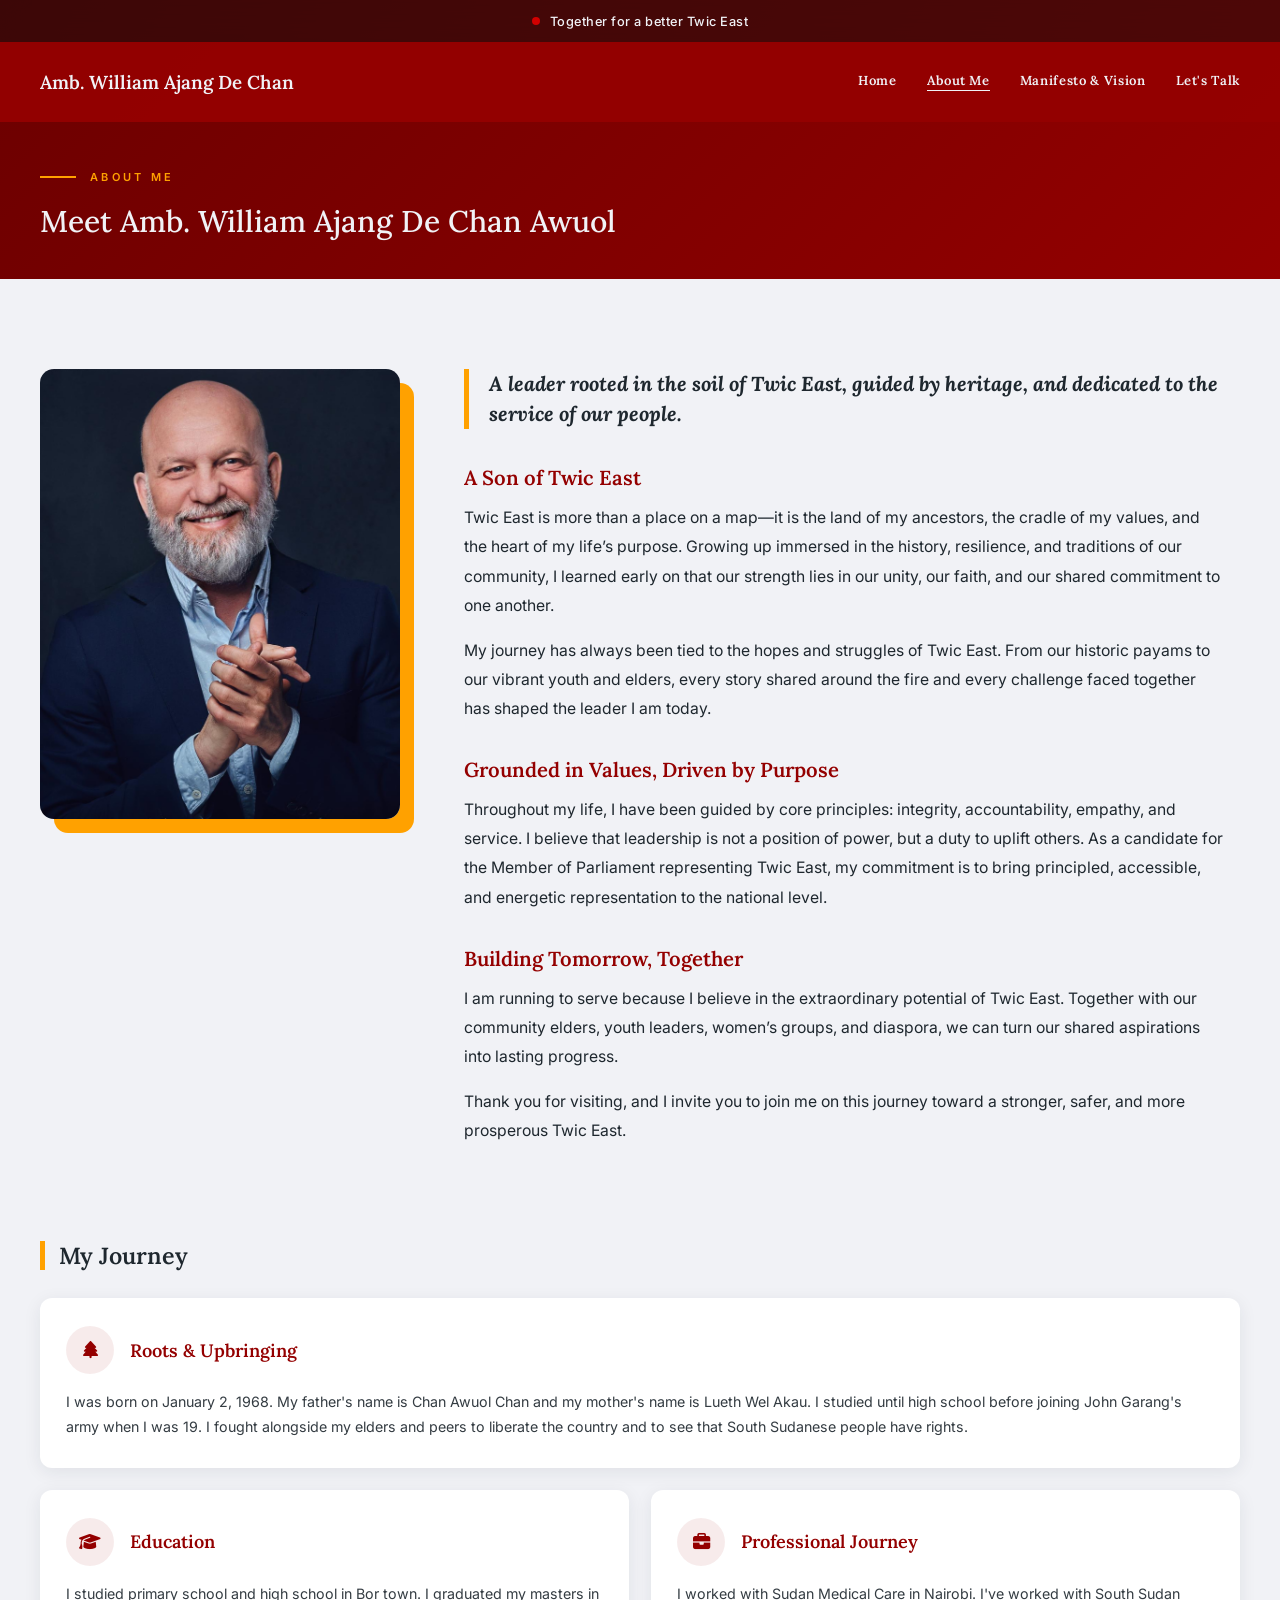
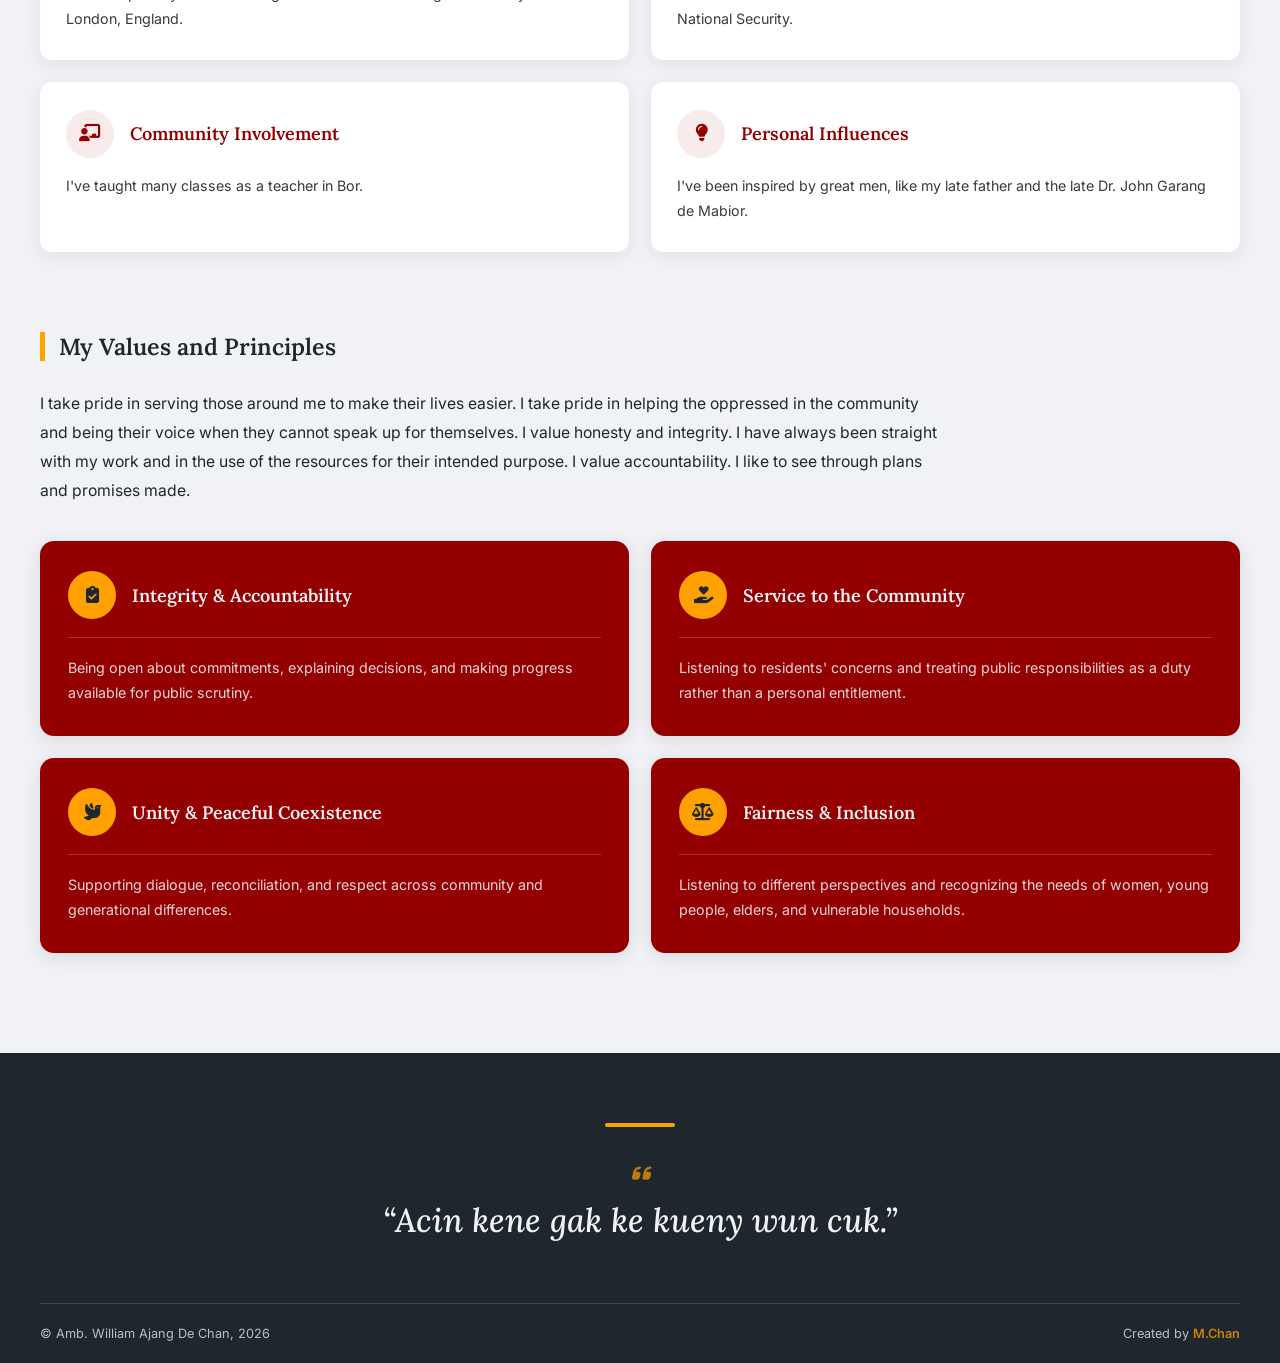
==== about.html @ 8e2be68f "Add files via upload" ====
<!DOCTYPE html>
<html lang = "en">
	<head>
		<title> Amb. William Ajang De Chan </title>

		<!-- Eagle -->
		<link 	rel = "icon" 
				href = 'data:image/svg+xml,<svg xmlns="http://www.w3.org/2000/svg" viewBox="0 0 100 100"><text y=".9em" font-size="90">🦅</text></svg>' />

		<meta charset = "UTF-8" />
		<meta name = "author" content = "Michael Chan" /> <!--date of creation; Thurs, October 15, 2026-->
		<meta name = "viewport" content = "width=device-width,initial-scale=1,shrink-to-fit=no" />

		<!--custom css-->
		<link rel = "stylesheet" href = "css/style.css" />

		<!--font awesome link-->
        <link rel = "stylesheet" href = "https://cdnjs.cloudflare.com/ajax/libs/font-awesome/6.7.2/css/all.min.css" />

        <!--google fonts: Inter for body, Lora for titles-->
		<link rel = "preconnect" href = "https://fonts.googleapis.com" />
		<link rel = "preconnect" href = "https://fonts.gstatic.com" crossorigin />
		<link href = "https://fonts.googleapis.com/css2?family=Inter:ital,opsz,wght@0,14..32,100..900;1,14..32,100..900&family=Lora:ital,wght@0,400..700;1,400..700&display=swap" rel = "stylesheet" />
	</head>

	<body class = "no-hero">
		<!--header stripe-->
		<div class = "header-stripe">
			<div class = "container">
				<div class = "header-stripe-text">
					<span class = "stripe-dot" aria-hidden = "true"></span>
					<span> Together for a better Twic East </span>
				</div>
			</div>
		</div>
		<!--header stripe end-->

		<!--header-->
		<header id = "site-header">
			<div class = "container">
				<!--hamburger-->
				<input type = "checkbox" id = "check" />
				<label for = "check" class = "checkbtn" aria-label = "Toggle menu">
					<i class = "fas fa-bars checkbtn-icon" id = "checkbtn-icon"></i>
				</label>
				<!--hamburger end-->

				<!--logo-->
				<a href = "index.html" class = "logo">
					<span class = "logo-wordmark"> Amb. William Ajang De Chan </span>
				</a>
				<!--logo end-->

				<!--nav-->
				<nav class = "main-nav" id = "main-nav">
					<a href = "index.html"> Home </a>
					<a href = "about.html" class = "active"> About Me </a>
					<a href = "manifesto.html"> Manifesto & Vision </a>
					<a href = "contact.html"> Let's Talk </a>
				</nav>
				<!--nav end-->

				<!--overlay (closes the mobile menu when tapped)-->
				<label for = "check" class = "nav-overlay"></label>
			</div>
		</header>
		<!--header end-->

		<!--page banner-->
		<section class = "page-banner">
			<div class = "container">
				<span class = "page-eyebrow"> About Me </span>
				<h1 class = "page-title"> Meet Amb. William Ajang De Chan Awuol </h1>
			</div>
		</section>
		<!--page banner end-->

		<!--about-->
		<section class = "about">
			<div class = "container">
				<div class = "about-intro">
					<img src = "images/hero.jpg" alt = "Amb. William Ajang De Chan Awuol" />

					<div class = "about-intro-text">
						<p class = "about-lead">
							A leader rooted in the soil of Twic East, guided by heritage, and dedicated to the service of our people.
						</p>

						<h3 class = "about-intro-heading"> A Son of Twic East </h3>

						<p>
							Twic East is more than a place on a map—it is the land of my ancestors, the cradle of my values, and the heart of my life’s purpose. Growing up immersed in the history, resilience, and traditions of our community, I learned early on that our strength lies in our unity, our faith, and our shared commitment to one another.
						</p>

						<p>
							My journey has always been tied to the hopes and struggles of Twic East. From our historic payams to our vibrant youth and elders, every story shared around the fire and every challenge faced together has shaped the leader I am today.
						</p>

						<h3 class = "about-intro-heading"> Grounded in Values, Driven by Purpose </h3>

						<p>
							Throughout my life, I have been guided by core principles: integrity, accountability, empathy, and service. I believe that leadership is not a position of power, but a duty to uplift others. As a candidate for the Member of Parliament representing Twic East, my commitment is to bring principled, accessible, and energetic representation to the national level.
						</p>

						<h3 class = "about-intro-heading"> Building Tomorrow, Together </h3>

						<p>
							I am running to serve because I believe in the extraordinary potential of Twic East. Together with our community elders, youth leaders, women’s groups, and diaspora, we can turn our shared aspirations into lasting progress.
						</p>

						<p>
							Thank you for visiting, and I invite you to join me on this journey toward a stronger, safer, and more prosperous Twic East.
						</p>
					</div>
				</div>

				<div class = "section-sub-title"> My Journey </div>

				<div class = "my-journey">
					<div class = "journey-grid">
						<!--roots-->
						<div class = "profile-card profile-card-wide">
							<h4 class = "profile-card-head">
								<i class = "fas fa-tree"></i>
								<span> Roots & Upbringing </span>
							</h4>

							<p>
								I was born on January 2, 1968. My father's name is Chan Awuol Chan and my mother's name is Lueth Wel Akau. I studied until high school before joining John Garang's army when I was 19. I fought alongside my elders and peers to liberate the country and to see that South Sudanese people have rights.
							</p>
						</div>

						<!--education-->
						<div class = "profile-card">
							<h4 class = "profile-card-head">
								<i class = "fas fa-graduation-cap"></i>
								<span> Education </span>
							</h4>

							<p>
								I studied primary school and high school in Bor town. I graduated my masters in London, England.
							</p>
						</div>

						<!--professional-->
						<div class = "profile-card">
							<h4 class = "profile-card-head">
								<i class = "fas fa-briefcase"></i>
								<span> Professional Journey </span>
							</h4>

							<p>
								I worked with Sudan Medical Care in Nairobi. I've worked with South Sudan National Security.
							</p>
						</div>

						<!--community-->
						<div class = "profile-card">
							<h4 class = "profile-card-head">
								<i class = "fas fa-chalkboard-user"></i>
								<span> Community Involvement </span>
							</h4>

							<p>
								I've taught many classes as a teacher in Bor.
							</p>
						</div>

						<!--influences-->
						<div class = "profile-card">
							<h4 class = "profile-card-head">
								<i class = "fas fa-lightbulb"></i>
								<span> Personal Influences </span>
							</h4>

							<p>
								I've been inspired by great men, like my late father and the late Dr. John Garang de Mabior.
							</p>
						</div>
					</div>
				</div>

				<div class = "section-sub-title"> My Values and Principles </div>

				<p class = "values-intro">
					I take pride in serving those around me to make their lives easier. I take pride in helping the oppressed in the community and being their voice when they cannot speak up for themselves. I value honesty and integrity. I have always been straight with my work and in the use of the resources for their intended purpose. I value accountability. I like to see through plans and promises made.
				</p>

				<div class = "values">
					<div class = "values-grid">
						<div class = "value-box">
							<h4 class = "value-box-head">
								<i class = "fas fa-clipboard-check"></i>
								<span> Integrity & Accountability </span>
							</h4>

							<p>
								Being open about commitments, explaining decisions, and making progress available for public scrutiny.
							</p>
						</div>

						<div class = "value-box">
							<h4 class = "value-box-head">
								<i class = "fas fa-hand-holding-heart"></i>
								<span> Service to the Community </span>
							</h4>

							<p>
								Listening to residents' concerns and treating public responsibilities as a duty rather than a personal entitlement.
							</p>
						</div>

						<div class = "value-box">
							<h4 class = "value-box-head">
								<i class = "fas fa-dove"></i>
								<span> Unity & Peaceful Coexistence </span>
							</h4>

							<p>
								Supporting dialogue, reconciliation, and respect across community and generational differences.
							</p>
						</div>

						<div class = "value-box">
							<h4 class = "value-box-head">
								<i class = "fas fa-scale-balanced"></i>
								<span> Fairness & Inclusion </span>
							</h4>

							<p>
								Listening to different perspectives and recognizing the needs of women, young people, elders, and vulnerable households.
							</p>
						</div>
					</div>
				</div>
			</div>
		</section>
		<!--about end-->

		<!--footer-->
		<footer>
			<div class = "container">
			    <div class = "footer-quote">
			        <span class = "footer-accent"></span>

			        <blockquote>
			            “Acin kene gak ke kueny wun cuk.”
			        </blockquote>
			    </div>

			    <div class = "footer-bottom">
					<p class = "copyright">
						&copy; Amb. William Ajang De Chan, <span id = "footer-year">2026</span>
					</p>

					<p class = "created-by"> Created by <a href = "" target = "_blank" rel = "noopener"> M.Chan </a> </p>
				</div>
			</div>
		</footer>
		<!--footer end-->

		<!--back to top-->
		<button type = "button" class = "back-to-top" id = "back-to-top" aria-label = "Back to top" title = "Back to top">
			<i class = "fas fa-arrow-up" aria-hidden = "true"></i>
		</button>
		<!--back to top end-->

		<!--js link-->
		<script src = "js/script.js"></script>
		<!--js link end-->
	</body>
</html>
---- css/style.css ----
/*

Theme: Ajang De Chan;
Author: Michael Chan;
Date of Creation: Thurs, October 15, 2026;

*/

/* css for all pages */

:root
{
	/* typography */
	--font-body: "Inter", sans-serif;
	--font-display: "Lora", serif;

	/* colors */
	--bright-red: #D10000;
	--dark-red: #940000;
	--darker-red: #6B0000;
	--dark-gold: #FFA100;
	--white: #F1F2F6;
	--black: #1E272E;
}

*, *::before, *::after 
{ 
	margin: 0; 
	padding: 0; 
	box-sizing: border-box; 
}

html 
{ 
	font-size: 15px; 
}

a 
{ 
	text-decoration: none; 
	color: inherit; 
}

button 
{ 
	background: none; 
	border: none; 
	cursor: pointer; 
}

img 
{ 
	display: block; 
	max-width: 100%; 
}

ul 
{ 
	list-style: none; 
}

body
{
	font-family: var(--font-body);
}

/* css for all pages end */

/* header stripe */

.header-stripe
{
    position: fixed;
    top: 0;
    left: 0;
    right: 0;
    z-index: 200;

    display: flex;
    align-items: center;
    justify-content: space-between;
    gap: 20px;

    padding: 0 40px;
    height: 42px;

    /* glassmorphism: frosted dark tint over the hero behind */
    background: rgba(14, 14, 14, 0.5);
    backdrop-filter: blur(14px);
    -webkit-backdrop-filter: blur(14px);
    transition: transform 0.4s ease, opacity 0.4s ease;
}

.header-stripe .container
{
	max-width: 1300px;
	height: 100%;
	margin: 0 auto;
	padding: 0 40px;
	display: flex;
	align-items: center;
	justify-content: space-between;
	gap: 20px;
}

.header-stripe.stripe-hidden
{
    transform: translateY(-100%);
    opacity: 0;
    pointer-events: none;
}

.header-stripe-text
{
    display: flex;
    align-items: center;
    gap: 10px;
    min-width: 0;
    color: var(--white);
    font-size: 0.85rem;
    font-weight: 500;
    letter-spacing: 0.04em;
}

.header-stripe-text span:last-child
{
    white-space: nowrap;
    overflow: hidden;
    text-overflow: ellipsis;
}

.stripe-dot
{
    flex-shrink: 0;
    width: 8px;
    height: 8px;
    border-radius: 50%;
    background: var(--bright-red);
    box-shadow: 0 0 0 0 rgba(255, 161, 0, 0.6);
    animation: stripe-pulse 2.4s ease-out infinite;
}

@keyframes stripe-pulse
{
    0%   { box-shadow: 0 0 0 0 rgba(255, 161, 0, 0.6); }
    70%  { box-shadow: 0 0 0 8px rgba(255, 161, 0, 0); }
    100% { box-shadow: 0 0 0 0 rgba(255, 161, 0, 0); }
}

/* header stripe end */

/* header stripe responsive */

@media (max-width: 768px)
{
    .header-stripe
    {
        padding: 0 20px;
    }

    .header-stripe-text
    {
        font-size: 0.8rem;
    }
}

@media (max-width: 480px)
{
    .header-stripe
    {
        height: 38px;
        padding: 0 14px;
        gap: 12px;
    }

    .header-stripe-text
    {
        gap: 8px;
        font-size: 0.75rem;
        letter-spacing: 0.02em;
    }

    .stripe-dot
    {
        width: 7px;
        height: 7px;
    }

    .header-stripe-socials a
    {
        width: 28px;
        height: 28px;
        font-size: 0.75rem;
    }
}

@media (prefers-reduced-motion: reduce)
{
    .stripe-dot
    {
        animation: none;
    }
}

/* header stripe responsive end */

/* header */

header
{
	position: fixed;
	top: 42px;
	left: 0;
	right: 0;
	z-index: 190;
	transition: top 0.4s ease;
}

/* background layer: fades in on scroll (kept on a pseudo-element so the
   mobile menu, which is position: fixed, is not trapped inside the header) */
header::before
{
	content: "";
	position: absolute;
	inset: 0;
	z-index: -1;
	background: rgba(148, 0, 0, 0.97);
	box-shadow: 0 4px 20px rgba(0, 0, 0, 0.3);
	opacity: 0;
	transition: opacity 0.4s ease;
}

header.scrolled::before
{
	opacity: 1;
}

header .container
{
	max-width: 1300px;
	margin: 0 auto;
	height: 80px;
	padding: 0 40px;
	display: flex;
	align-items: center;
	justify-content: space-between;
	gap: 24px;
}

/* logo */
.logo-wordmark
{
	font-family: var(--font-display);
	font-size: 1.25rem;
	font-weight: 600;
	color: var(--white);
	white-space: nowrap;
}

/* hamburger (mobile only) */
#check
{
	display: none;
}

.checkbtn
{
	display: none;
	flex-shrink: 0;
	font-size: 1.3rem;
	color: var(--white);
	cursor: pointer;
	position: relative;
	z-index: 101;
}

/* nav */
.main-nav
{
	display: flex;
	align-items: center;
	gap: 30px;
}

.main-nav a
{
	font-family: var(--font-display);
	font-size: 13px;
	font-weight: 600;
	letter-spacing: 0.05em;
	color: var(--white);
	padding-bottom: 3px;
	white-space: nowrap;
	background-repeat: no-repeat;
	background-image: linear-gradient(90deg, currentColor 0%, currentColor 100%);
	background-position: 100% calc(100% - 1px);
	background-size: 0% 1px;
	transition: background-size 0.5s cubic-bezier(0.51, 0.5, 0.07, 0.99), color 0.2s ease;
}

.main-nav a:hover,
.main-nav a.active
{
	color: var(--white);
	background-size: 100% 1px;
	background-position: 0% calc(100% - 1px);
}

/* nav overlay (dims the page behind the mobile menu) */
.nav-overlay
{
	position: fixed;
	inset: 0;
	z-index: 98;
	background: rgba(0, 0, 0, 0.55);
	opacity: 0;
	visibility: hidden;
	pointer-events: none;
	transition: opacity 0.3s ease, visibility 0.3s ease;
}

/* header responsive */

@media (max-width: 1080px)
{
	header .container
	{
		padding: 0 24px;
	}

	.main-nav
	{
		gap: 20px;
	}

	.logo-wordmark
	{
		font-size: 1.1rem;
	}
}

/* the menu collapses at 900px because the logo and four links
   no longer fit in one row below that width */
@media (max-width: 900px)
{
	header .container
	{
		height: 68px;
		justify-content: flex-start;
		gap: 16px;
	}

	.checkbtn
	{
		display: block;
	}

	.main-nav
	{
		position: fixed;
		top: 0;
		left: -100%;
		width: 78%;
		max-width: 320px;
		height: 100vh;
		height: 100dvh;
		background: var(--dark-red);
		flex-direction: column;
		align-items: stretch;
		gap: 0;
		padding: 90px 24px 28px;
		box-shadow: 4px 0 30px rgba(0, 0, 0, 0.4);
		overflow-y: auto;
		transition: left 0.3s ease;
		z-index: 99;
	}

	#check:checked ~ .main-nav
	{
		left: 0;
	}

	#check:checked ~ .nav-overlay
	{
		opacity: 1;
		visibility: visible;
		pointer-events: auto;
	}

	/* drop the stripe below the menu while it is open */
	body:has(#check:checked) .header-stripe
	{
		z-index: 150;
	}

	.main-nav a
	{
		font-size: 15px;
		padding: 16px 0;
		border-bottom: 1px solid rgba(241, 242, 246, 0.12);
		background-image: none;
	}

	.main-nav a:hover,
	.main-nav a.active
	{
		color: var(--dark-gold);
	}
}

@media (max-width: 768px)
{
	header .container
	{
		padding: 0 20px;
	}

	.main-nav
	{
		padding-left: 20px;
		padding-right: 20px;
	}
}

@media (max-width: 480px)
{
	header
	{
		top: 38px;
	}

	header .container
	{
		height: 64px;
		padding: 0 16px;
		gap: 12px;
	}

	.logo-wordmark
	{
		font-size: 0.95rem;
	}

	.main-nav
	{
		width: 85%;
		padding: 80px 16px 24px;
	}
}

/* header responsive end */

/* header end */

/* hero */

.hero
{
	position: relative;
	width: 100%;
	height: 100vh;
	height: 100svh;
	min-height: 640px;
	overflow: hidden;
}

.hero-img
{
	position: absolute;
	inset: 0;
	z-index: 0;
	background-size: cover;
	background-position: center;
	animation: hero-settle 8s ease-out forwards;
}

@keyframes hero-settle
{
	from { transform: scale(1.08); }
	to   { transform: scale(1); }
}

.hero-overlay
{
	position: absolute;
	inset: 0;
	z-index: 1;
	background: linear-gradient(
		105deg,
		rgba(10, 10, 10, 0.85) 0%,
		rgba(10, 10, 10, 0.55) 55%,
		rgba(10, 10, 10, 0.30) 100%
	);
}

.hero .container
{
	position: relative;
	z-index: 2;
	max-width: 1300px;
	height: 100%;
	margin: 0 auto;
	padding: 0 40px;
}

.hero-content
{
	display: flex;
	flex-direction: column;
	align-items: flex-start;
	justify-content: center;
	height: 100%;
	max-width: 720px;
	/* clears the fixed stripe (42px) and header (80px) */
	padding-top: 122px;
	padding-bottom: 80px;
}

.hero-eyebrow
{
	display: flex;
	align-items: center;
	gap: 14px;
	font-size: 11px;
	font-weight: 600;
	letter-spacing: 0.3em;
	text-transform: uppercase;
	color: var(--bright-red);
	margin-bottom: 22px;
}

.hero-eyebrow::before
{
	content: "";
	flex-shrink: 0;
	width: 36px;
	height: 2px;
	background: var(--bright-red);
}

.hero-heading
{
	font-family: var(--font-display);
	font-size: clamp(42px, 6vw, 82px);
	font-weight: 500;
	line-height: 1.1;
	letter-spacing: -0.01em;
	color: var(--white);
	margin-bottom: 22px;
}

.hero-heading em
{
	display: block;
	font-style: italic;
	color: var(--bright-red);
}

.hero-sub
{
	font-family: var(--font-display);
	font-size: clamp(16px, 1.8vw, 22px);
	font-weight: 400;
	font-style: italic;
	line-height: 1.5;
	letter-spacing: 0.02em;
	color: var(--white);
	opacity: 0.9;
	max-width: 520px;
	margin-bottom: 40px;
}

.hero-actions
{
	display: flex;
	flex-wrap: wrap;
	gap: 14px;
}

.btn
{
	display: inline-block;
	font-size: 11px;
	font-weight: 700;
	letter-spacing: 0.2em;
	text-transform: uppercase;
	padding: 16px 38px;
	border: 2px solid transparent;
	transition: background 0.3s ease, color 0.3s ease, border-color 0.3s ease, transform 0.3s ease;
}

.btn:hover
{
	transform: translateY(-2px);
}

.btn-primary
{
	background: var(--dark-red);
	color: var(--white);
}

.btn-primary:hover
{
	background: none;
	border-color: var(--white);
	color: var(--white);
}

.btn-outline
{
	border-color: var(--white);
	color: var(--white);
}

.btn-outline:hover
{
	background: var(--dark-red);
	border-color: var(--dark-red);
}

/* hero end */

/* hero responsive */

@media (max-width: 768px)
{
	.hero .container
	{
		padding: 0 20px;
	}

	.hero-content
	{
		padding-top: 110px;
		padding-bottom: 60px;
	}

	.hero-eyebrow
	{
		font-size: 10px;
		letter-spacing: 0.24em;
	}

	.hero-sub
	{
		margin-bottom: 32px;
	}

	.btn
	{
		padding: 15px 32px;
	}
}

@media (max-width: 480px)
{
	.hero
	{
		min-height: 560px;
	}

	.hero .container
	{
		padding: 0 16px;
	}

	.hero-content
	{
		/* stripe 38px + header 64px */
		padding-top: 102px;
		padding-bottom: 48px;
	}

	.hero-eyebrow
	{
		gap: 10px;
		margin-bottom: 18px;
	}

	.hero-eyebrow::before
	{
		width: 24px;
	}

	.hero-heading
	{
		margin-bottom: 16px;
	}

	.hero-actions
	{
		width: 100%;
		flex-direction: column;
	}

	.btn
	{
		width: 100%;
		text-align: center;
	}
}

@media (prefers-reduced-motion: reduce)
{
	.hero-img
	{
		animation: none;
	}
}

/* hero responsive end */

/* vision */

.vision
{
	background: var(--white);
	padding: 100px 0;
}

.vision .container
{
	max-width: 1300px;
	margin: 0 auto;
	padding: 0 40px;
}

.section-title
{
	position: relative;
	font-family: var(--font-display);
	font-size: clamp(1.9rem, 4.5vw, 2.9rem);
	font-weight: 600;
	color: var(--dark-red);
	text-align: center;
	padding-bottom: 20px;
	margin-bottom: 56px;
}

.section-title::after
{
	content: "";
	position: absolute;
	left: 50%;
	bottom: 0;
	transform: translateX(-50%);
	width: 70px;
	height: 4px;
	border-radius: 2px;
	background: var(--dark-gold);
}

.section-sub-title
{
	font-family: var(--font-display);
	font-size: 1.55rem;
	font-weight: 600;
	color: var(--black);
	border-left: 5px solid var(--dark-gold);
	padding-left: 14px;
	margin-bottom: 28px;
}

/* intro (map + text) */

.vision-intro
{
	display: grid;
	grid-template-columns: 420px 1fr;
	gap: 56px;
	align-items: center;
	margin-bottom: 80px;
}

.vision-intro img
{
	width: 100%;
	aspect-ratio: 1 / 1;
	object-fit: contain;
	background: #fff;
	border-radius: 14px;
	padding: 14px;
	box-shadow: 14px 14px 0 var(--dark-gold);
}

.vision-intro p
{
	font-size: 1.1rem;
	line-height: 1.85;
	color: var(--black);
}

/* issues */

.issues-container
{
	display: grid;
	grid-template-columns: repeat(4, 1fr);
	gap: 22px;
	margin-bottom: 80px;
}

.issue-box
{
	background: #fff;
	border-radius: 12px;
	box-shadow: 0 4px 18px rgba(30, 39, 46, 0.08);
	padding: 28px 24px;
	transition: transform 0.25s ease, box-shadow 0.25s ease;
}

.issue-box:hover
{
	transform: translateY(-5px);
	box-shadow: 0 12px 28px rgba(148, 0, 0, 0.18);
}

.issue-box-head
{
	font-family: var(--font-display);
	font-size: 1.15rem;
	font-weight: 600;
	line-height: 1.3;
	color: var(--dark-red);
	margin-bottom: 14px;
}

.issue-box-head i
{
	display: flex;
	align-items: center;
	justify-content: center;
	width: 54px;
	height: 54px;
	border-radius: 50%;
	background: rgba(148, 0, 0, 0.08);
	color: var(--dark-red);
	font-size: 1.3rem;
	margin-bottom: 18px;
	transition: background 0.25s ease, color 0.25s ease;
}

.issue-box:hover .issue-box-head i
{
	background: var(--dark-red);
	color: var(--dark-gold);
}

.issue-box-body
{
	font-size: 0.92rem;
	line-height: 1.7;
	color: var(--black);
	opacity: 0.85;
}

/* solutions */

.solutions-container
{
	display: grid;
	grid-template-columns: repeat(2, 1fr);
	gap: 26px;
	margin-bottom: 60px;
}

.solution-box
{
	background: #fff;
	border-radius: 14px;
	overflow: hidden;
	box-shadow: 0 4px 18px rgba(30, 39, 46, 0.08);
	transition: transform 0.25s ease, box-shadow 0.25s ease;
}

.solution-box:hover
{
	transform: translateY(-4px);
	box-shadow: 0 12px 28px rgba(148, 0, 0, 0.18);
}

.solution-box-head
{
	display: flex;
	align-items: center;
	gap: 16px;
	background: var(--dark-red);
	color: var(--white);
	font-family: var(--font-display);
	font-size: 1.2rem;
	font-weight: 600;
	line-height: 1.3;
	padding: 20px 26px;
}

.solution-box-head i
{
	flex-shrink: 0;
	display: flex;
	align-items: center;
	justify-content: center;
	width: 46px;
	height: 46px;
	border-radius: 50%;
	background: var(--dark-gold);
	color: var(--black);
	font-size: 1.15rem;
}

.solution-box-body
{
	padding: 26px;
}

.solution-box-body p
{
	font-size: 0.95rem;
	line-height: 1.7;
	color: var(--black);
	margin-bottom: 18px;
}

.solution-box-body ul
{
	display: flex;
	flex-direction: column;
	gap: 12px;
	border-top: 1px solid rgba(30, 39, 46, 0.1);
	padding-top: 18px;
}

.solution-box-body li
{
	position: relative;
	font-size: 0.9rem;
	line-height: 1.6;
	color: var(--black);
	opacity: 0.9;
	padding-left: 28px;
}

.solution-box-body li::before
{
	content: "\f058";
	font-family: "Font Awesome 6 Free";
	font-weight: 900;
	position: absolute;
	left: 0;
	top: 1px;
	font-size: 1rem;
	color: var(--dark-gold);
}

/* closing call to the manifesto */

.vision-cta
{
	display: flex;
	flex-wrap: wrap;
	align-items: center;
	justify-content: space-between;
	gap: 14px 24px;
	background: var(--dark-red);
	border-radius: 14px;
	color: var(--white);
	font-family: var(--font-body);
	font-size: 1.15rem;
	line-height: 1.5;
	padding: 28px 34px;
}

.vision-cta a
{
	display: inline-flex;
	align-items: center;
	gap: 10px;
	flex-shrink: 0;
	font-family: var(--font-body);
	font-size: 0.8rem;
	font-weight: 700;
	letter-spacing: 0.18em;
	text-transform: uppercase;
	color: var(--black);
	background: var(--dark-gold);
	padding: 14px 28px;
	transition: background 0.3s ease, transform 0.3s ease;
}

.vision-cta a i
{
	transition: transform 0.3s ease;
}

.vision-cta a:hover
{
	background: var(--white);
	transform: translateY(-2px);
}

.vision-cta a:hover i
{
	transform: translateX(4px);
}

/* vision end */

/* vision responsive */

@media (max-width: 1080px)
{
	.vision .container
	{
		padding: 0 24px;
	}

	.vision-intro
	{
		grid-template-columns: 340px 1fr;
		gap: 44px;
	}

	.issues-container
	{
		grid-template-columns: repeat(2, 1fr);
	}
}

@media (max-width: 768px)
{
	.vision
	{
		padding: 76px 0;
	}

	.vision .container
	{
		padding: 0 20px;
	}

	.section-title
	{
		margin-bottom: 44px;
	}

	.section-sub-title
	{
		font-size: 1.35rem;
	}

	.vision-intro
	{
		grid-template-columns: 1fr;
		gap: 36px;
		margin-bottom: 60px;
	}

	.vision-intro img
	{
		max-width: 320px;
		margin: 0 auto;
		box-shadow: 12px 12px 0 var(--dark-gold);
	}

	.vision-intro p
	{
		font-size: 1.05rem;
	}

	.issues-container
	{
		gap: 18px;
		margin-bottom: 60px;
	}

	.solutions-container
	{
		grid-template-columns: 1fr;
		gap: 20px;
		margin-bottom: 44px;
	}

	.solution-box-head
	{
		font-size: 1.1rem;
		padding: 18px 22px;
	}

	.solution-box-body
	{
		padding: 22px;
	}

	.vision-cta
	{
		font-size: 1.05rem;
		padding: 24px 26px;
	}
}

@media (max-width: 480px)
{
	.vision
	{
		padding: 56px 0;
	}

	.vision .container
	{
		padding: 0 16px;
	}

	.section-title
	{
		margin-bottom: 36px;
	}

	.section-sub-title
	{
		font-size: 1.2rem;
		padding-left: 12px;
		margin-bottom: 22px;
	}

	.vision-intro
	{
		gap: 30px;
		margin-bottom: 48px;
	}

	.vision-intro img
	{
		max-width: 260px;
		box-shadow: 10px 10px 0 var(--dark-gold);
	}

	.vision-intro p
	{
		font-size: 0.95rem;
		line-height: 1.75;
	}

	.issues-container
	{
		grid-template-columns: 1fr;
		margin-bottom: 48px;
	}

	.issue-box
	{
		padding: 22px 20px;
	}

	.issue-box-head i
	{
		width: 46px;
		height: 46px;
		font-size: 1.1rem;
	}

	.solution-box-head
	{
		gap: 12px;
		font-size: 1rem;
		padding: 16px 18px;
	}

	.solution-box-head i
	{
		width: 40px;
		height: 40px;
		font-size: 1rem;
	}

	.solution-box-body
	{
		padding: 18px;
	}

	.solution-box-body p,
	.solution-box-body li
	{
		font-size: 0.88rem;
	}

	.vision-cta
	{
		flex-direction: column;
		align-items: stretch;
		text-align: center;
		font-size: 1rem;
		padding: 22px 18px;
	}

	.vision-cta a
	{
		justify-content: center;
	}
}

/* vision responsive end */

/* footer */

footer
{
	background: var(--black);
	color: var(--white);
	padding: 70px 0 0;
}

footer .container
{
	max-width: 1300px;
	margin: 0 auto;
	padding: 0 40px;
}

.footer-quote
{
	max-width: 760px;
	margin: 0 auto;
	text-align: center;
	padding-bottom: 60px;
}

.footer-accent
{
	display: block;
	width: 70px;
	height: 4px;
	border-radius: 2px;
	background: var(--dark-gold);
	margin: 0 auto 32px;
}

.footer-quote blockquote
{
	position: relative;
	font-family: var(--font-display);
	font-size: clamp(1.4rem, 3.6vw, 2.2rem);
	font-style: italic;
	font-weight: 500;
	line-height: 1.4;
	color: var(--white);
	padding-top: 38px;
}

.footer-quote blockquote::before
{
	content: "\f10d";
	font-family: "Font Awesome 6 Free";
	font-weight: 900;
	position: absolute;
	top: 0;
	left: 50%;
	transform: translateX(-50%);
	font-size: 1.4rem;
	color: var(--dark-gold);
	opacity: 0.7;
}

.footer-bottom
{
	display: flex;
	align-items: center;
	justify-content: space-between;
	gap: 20px;
	border-top: 1px solid rgba(241, 242, 246, 0.15);
	padding: 22px 0;
}

.copyright
{
	font-size: 0.85rem;
	opacity: 0.75;
}

.created-by
{
	font-size: 0.85rem;
	opacity: 0.75;
	margin-left: auto;
	text-align: right;
}

.created-by a
{
	font-weight: 600;
	color: var(--dark-gold);
	transition: color 0.2s ease;
}

.created-by a:hover
{
	color: var(--white);
}

.back-to-top
{
	position: fixed;
	right: 24px;
	bottom: 24px;
	z-index: 150;
	display: flex;
	align-items: center;
	justify-content: center;
	width: 46px;
	height: 46px;
	border-radius: 50%;
	background: var(--dark-gold);
	color: var(--black);
	font-size: 1rem;
	box-shadow: 0 6px 18px rgba(0, 0, 0, 0.35);
	opacity: 0;
	visibility: hidden;
	transform: translateY(20px);
	transition: opacity 0.3s ease, visibility 0.3s ease, transform 0.3s ease, background 0.2s ease;
}

.back-to-top.visible
{
	opacity: 1;
	visibility: visible;
	transform: translateY(0);
}

.back-to-top.visible:hover
{
	background: var(--white);
	transform: translateY(-3px);
}

.back-to-top:focus-visible
{
	outline: 2px solid var(--white);
	outline-offset: 3px;
}

/* footer end */

/* footer responsive */

@media (max-width: 768px)
{
	footer
	{
		padding: 56px 0 0;
	}

	footer .container
	{
		padding: 0 20px;
	}

	.footer-quote
	{
		padding-bottom: 46px;
	}

	.footer-accent
	{
		margin-bottom: 26px;
	}

	.back-to-top
	{
		bottom: 64px;
		width: 36px;
		height: 36px;
	}
}

@media (max-width: 480px)
{
	footer
	{
		padding: 44px 0 0;
	}

	footer .container
	{
		padding: 0 16px;
	}

	.footer-bottom
	{
		flex-direction: column;
		gap: 6px;
		padding: 18px 0;
	}

	.copyright,
	.created-by
	{
		font-size: 0.8rem;
		margin-left: 0;
		text-align: center;
	}

	.back-to-top
	{
		right: 16px;
		bottom: 16px;
		width: 32px;
		height: 32px;
	}
}

/* footer responsive end */

/* page banner (inner pages) */

.page-banner
{
	background: linear-gradient(135deg, var(--darker-red), var(--dark-red));
	/* clears the fixed stripe (42px) and header (80px) */
	padding: 170px 0 40px;
}

.page-banner .container
{
	max-width: 1300px;
	margin: 0 auto;
	padding: 0 40px;
}

.page-eyebrow
{
	display: flex;
	align-items: center;
	gap: 14px;
	font-size: 11px;
	font-weight: 600;
	letter-spacing: 0.3em;
	text-transform: uppercase;
	color: var(--dark-gold);
	margin-bottom: 20px;
}

.page-eyebrow::before
{
	content: "";
	flex-shrink: 0;
	width: 36px;
	height: 2px;
	background: var(--dark-gold);
}

.page-title
{
	font-family: var(--font-display);
	font-size: clamp(1.2rem, 3.2vw, 2rem);
	font-weight: 500;
	line-height: 1.15;
	color: var(--white);
	max-width: 900px;
}

/* page banner end */

/* about */

.no-hero header
{
    background: rgba(148, 0, 0, 0.97);
}

.about
{
	background: var(--white);
	padding: 90px 0 100px;
}

.about .container
{
	max-width: 1300px;
	margin: 0 auto;
	padding: 0 40px;
}

.about .section-sub-title
{
	margin-top: 80px;
}

.about .container > .section-sub-title:first-child
{
	margin-top: 0;
}

/* intro (portrait + story) */

.about-intro
{
	display: grid;
	grid-template-columns: 360px 1fr;
	gap: 64px;
	align-items: start;
}

.about-intro img
{
	position: sticky;
	top: 130px;
	width: 100%;
	aspect-ratio: 4 / 5;
	object-fit: cover;
	border-radius: 14px;
	box-shadow: 14px 14px 0 var(--dark-gold);
}

.about-intro-text
{
	max-width: 760px;
}

.about-lead
{
	font-family: var(--font-display);
	font-size: 1.35rem;
	font-weight: bold;
	font-style: italic;
	line-height: 1.5;
	color: var(--black);
	border-left: 5px solid var(--dark-gold);
	padding-left: 20px;
	margin-bottom: 36px;
}

.about-intro-heading
{
	font-family: var(--font-display);
	font-size: 1.35rem;
	font-weight: 600;
	color: var(--dark-red);
	margin: 34px 0 12px;
}

.about-intro-text p:not(.about-lead)
{
	font-size: 1.05rem;
	line-height: 1.85;
	color: var(--black);
	margin-bottom: 16px;
}

/* journey cards */

.journey-grid
{
	display: grid;
	grid-template-columns: repeat(2, 1fr);
	gap: 22px;
}

.profile-card
{
	background: #fff;
	border-radius: 12px;
	box-shadow: 0 4px 18px rgba(30, 39, 46, 0.08);
	padding: 28px 26px;
	transition: transform 0.25s ease, box-shadow 0.25s ease;
}

.profile-card:hover
{
	transform: translateY(-5px);
	box-shadow: 0 12px 28px rgba(148, 0, 0, 0.18);
}

.profile-card-wide
{
	grid-column: 1 / -1;
}

.profile-card-head
{
	display: flex;
	align-items: center;
	gap: 16px;
	font-family: var(--font-display);
	font-size: 1.2rem;
	font-weight: 600;
	line-height: 1.3;
	color: var(--dark-red);
	margin-bottom: 16px;
}

.profile-card-head i
{
	flex-shrink: 0;
	display: flex;
	align-items: center;
	justify-content: center;
	width: 48px;
	height: 48px;
	border-radius: 50%;
	background: rgba(148, 0, 0, 0.08);
	color: var(--dark-red);
	font-size: 1.15rem;
	transition: background 0.25s ease, color 0.25s ease;
}

.profile-card:hover .profile-card-head i
{
	background: var(--dark-red);
	color: var(--dark-gold);
}

.profile-card p
{
	font-size: 0.95rem;
	line-height: 1.75;
	color: var(--black);
	opacity: 0.9;
}

/* values */

.values-intro
{
	max-width: 900px;
	font-size: 1.05rem;
	line-height: 1.85;
	color: var(--black);
	margin-bottom: 36px;
}

.values-grid
{
	display: grid;
	grid-template-columns: repeat(2, 1fr);
	gap: 22px;
}

.value-box
{
	background: var(--dark-red);
	border-radius: 14px;
	box-shadow: 0 4px 18px rgba(30, 39, 46, 0.12);
	padding: 30px 28px;
	transition: transform 0.25s ease, box-shadow 0.25s ease;
}

.value-box:hover
{
	transform: translateY(-4px);
	box-shadow: 0 12px 28px rgba(148, 0, 0, 0.3);
}

.value-box-head
{
	display: flex;
	align-items: center;
	gap: 16px;
	font-family: var(--font-display);
	font-size: 1.2rem;
	font-weight: 600;
	line-height: 1.3;
	color: var(--white);
	margin-bottom: 18px;
	padding-bottom: 18px;
	border-bottom: 1px solid rgba(241, 242, 246, 0.2);
}

.value-box-head i
{
	flex-shrink: 0;
	display: flex;
	align-items: center;
	justify-content: center;
	width: 48px;
	height: 48px;
	border-radius: 50%;
	background: var(--dark-gold);
	color: var(--black);
	font-size: 1.15rem;
}

.value-box p
{
	font-size: 0.95rem;
	line-height: 1.75;
	color: var(--white);
	opacity: 0.88;
}

/* about end */

/* about responsive */

@media (max-width: 1080px)
{
	.page-banner .container,
	.about .container
	{
		padding: 0 24px;
	}

	.about-intro
	{
		grid-template-columns: 300px 1fr;
		gap: 48px;
	}
}

@media (max-width: 768px)
{
	.page-banner
	{
		padding: 140px 0 36px;
	}

	.page-banner .container,
	.about .container
	{
		padding: 0 20px;
	}

	.about
	{
		padding: 70px 0 80px;
	}

	.about .section-sub-title
	{
		margin-top: 60px;
	}

	.about-intro
	{
		grid-template-columns: 1fr;
		gap: 40px;
	}

	.about-intro img
	{
		position: static;
		max-width: 320px;
		margin: 0 auto;
		box-shadow: 12px 12px 0 var(--dark-gold);
	}

	.about-lead
	{
		font-size: 1.25rem;
	}

	.journey-grid,
	.values-grid
	{
		grid-template-columns: 1fr;
		gap: 18px;
	}

	.values-intro
	{
		font-size: 1rem;
		margin-bottom: 28px;
	}

	.value-box
	{
		padding: 26px 22px;
	}
}

@media (max-width: 480px)
{
	.page-banner
	{
		padding: 120px 0 34px;
	}

	.page-banner .container,
	.about .container
	{
		padding: 0 16px;
	}

	.page-eyebrow
	{
		gap: 10px;
		font-size: 10px;
		letter-spacing: 0.24em;
		margin-bottom: 16px;
	}

	.page-eyebrow::before
	{
		width: 24px;
	}

	.about
	{
		padding: 56px 0 65px;
	}

	.about .section-sub-title
	{
		margin-top: 48px;
	}

	.about-intro
	{
		gap: 32px;
	}

	.about-intro img
	{
		max-width: 260px;
		box-shadow: 10px 10px 0 var(--dark-gold);
	}

	.about-lead
	{
		font-size: 1.1rem;
		padding-left: 14px;
		margin-bottom: 28px;
	}

	.about-intro-heading
	{
		font-size: 1.2rem;
		margin-top: 26px;
	}

	.about-intro-text p:not(.about-lead),
	.values-intro
	{
		font-size: 0.95rem;
		line-height: 1.75;
	}

	.profile-card
	{
		padding: 22px 20px;
	}

	.profile-card-head,
	.value-box-head
	{
		gap: 12px;
		font-size: 1.05rem;
	}

	.profile-card-head i,
	.value-box-head i
	{
		width: 42px;
		height: 42px;
		font-size: 1rem;
	}

	.profile-card p,
	.value-box p
	{
		font-size: 0.9rem;
	}

	.value-box
	{
		padding: 22px 18px;
	}

	.value-box-head
	{
		margin-bottom: 14px;
		padding-bottom: 14px;
	}
}

/* about responsive end */

/* manifesto */

.manifesto
{
	background: var(--white);
	padding: 90px 0 100px;
}

.manifesto .container
{
	max-width: 1300px;
	margin: 0 auto;
	padding: 0 40px;
}

.manifesto .section-sub-title
{
	margin-top: 80px;
}

/* intro */

.manifesto-intro
{
	max-width: 860px;
}

.manifesto-intro p
{
	font-size: 1.05rem;
	line-height: 1.85;
	color: var(--black);
	margin-bottom: 18px;
}

.manifesto-intro .manifesto-lead
{
	font-family: var(--font-display);
	font-size: 1.35rem;
	font-weight: bold;
	font-style: italic;
	line-height: 1.5;
	color: var(--black);
	border-left: 5px solid var(--dark-gold);
	padding-left: 20px;
	margin-bottom: 28px;
}

/* why */

.why-grid
{
	display: grid;
	grid-template-columns: repeat(2, 1fr);
	gap: 22px;
}

.why-card
{
	background: #fff;
	border-radius: 12px;
	box-shadow: 0 4px 18px rgba(30, 39, 46, 0.08);
	padding: 30px 28px;
	transition: transform 0.25s ease, box-shadow 0.25s ease;
}

.why-card:hover
{
	transform: translateY(-5px);
	box-shadow: 0 12px 28px rgba(148, 0, 0, 0.18);
}

.why-card-wide
{
	grid-column: 1 / -1;
}

.why-card-head
{
	display: flex;
	align-items: center;
	gap: 16px;
	font-family: var(--font-display);
	font-size: 1.2rem;
	font-weight: 600;
	line-height: 1.3;
	color: var(--dark-red);
	margin-bottom: 16px;
}

.why-card-head i
{
	flex-shrink: 0;
	display: flex;
	align-items: center;
	justify-content: center;
	width: 48px;
	height: 48px;
	border-radius: 50%;
	background: rgba(148, 0, 0, 0.08);
	color: var(--dark-red);
	font-size: 1.15rem;
	transition: background 0.25s ease, color 0.25s ease;
}

.why-card:hover .why-card-head i
{
	background: var(--dark-red);
	color: var(--dark-gold);
}

.why-card p
{
	font-size: 0.95rem;
	line-height: 1.75;
	color: var(--black);
	opacity: 0.9;
}

/* future */

.future-grid
{
	display: grid;
	grid-template-columns: repeat(4, 1fr);
	gap: 22px;
}

.future-box
{
	background: var(--dark-red);
	border-radius: 14px;
	box-shadow: 0 4px 18px rgba(30, 39, 46, 0.12);
	padding: 32px 26px;
	transition: transform 0.25s ease, box-shadow 0.25s ease;
}

.future-box:hover
{
	transform: translateY(-4px);
	box-shadow: 0 12px 28px rgba(148, 0, 0, 0.3);
}

.future-box i
{
	display: flex;
	align-items: center;
	justify-content: center;
	width: 54px;
	height: 54px;
	border-radius: 50%;
	background: var(--dark-gold);
	color: var(--black);
	font-size: 1.3rem;
	margin-bottom: 20px;
}

.future-box h4
{
	font-family: var(--font-display);
	font-size: 1.2rem;
	font-weight: 600;
	line-height: 1.3;
	color: var(--white);
	padding-bottom: 14px;
	margin-bottom: 14px;
	border-bottom: 1px solid rgba(241, 242, 246, 0.2);
}

.future-box p
{
	font-size: 0.92rem;
	line-height: 1.7;
	color: var(--white);
	opacity: 0.88;
}

/* delivery */

.plan-container
{
	display: grid;
	grid-template-columns: repeat(2, 1fr);
	gap: 26px;
}

.plan-box
{
	background: #fff;
	border-radius: 14px;
	box-shadow: 0 4px 18px rgba(30, 39, 46, 0.08);
	padding: 30px 28px;
	transition: transform 0.25s ease, box-shadow 0.25s ease;
}

.plan-box:hover
{
	transform: translateY(-4px);
	box-shadow: 0 12px 28px rgba(148, 0, 0, 0.18);
}

.plan-box-alt
{
	border-top-color: var(--dark-gold);
}

.plan-box-head
{
	display: flex;
	align-items: center;
	gap: 16px;
	font-family: var(--font-display);
	font-size: 1.25rem;
	font-weight: 600;
	color: var(--dark-red);
	margin-bottom: 22px;
}

.plan-box-head i
{
	flex-shrink: 0;
	display: flex;
	align-items: center;
	justify-content: center;
	width: 48px;
	height: 48px;
	border-radius: 50%;
	background: var(--dark-red);
	color: var(--dark-gold);
	font-size: 1.15rem;
}

.plan-box-alt .plan-box-head i
{
	background: var(--dark-gold);
	color: var(--black);
}

.plan-box ul
{
	display: flex;
	flex-direction: column;
	gap: 14px;
	border-top: 1px solid rgba(30, 39, 46, 0.1);
	padding-top: 20px;
}

.plan-box li
{
	position: relative;
	font-size: 0.92rem;
	line-height: 1.6;
	color: var(--black);
	padding-left: 28px;
}

.plan-box li::before
{
	content: "\f058";
	font-family: "Font Awesome 6 Free";
	font-weight: 900;
	position: absolute;
	left: 0;
	top: 1px;
	font-size: 1rem;
	color: var(--dark-red);
}

.plan-box-alt li::before
{
	color: var(--dark-gold);
}

/* manifesto end */

/* manifesto responsive */

@media (max-width: 1080px)
{
	.manifesto .container
	{
		padding: 0 24px;
	}

	.future-grid
	{
		grid-template-columns: repeat(2, 1fr);
	}
}

@media (max-width: 768px)
{
	.manifesto
	{
		padding: 70px 0 80px;
	}

	.manifesto .container
	{
		padding: 0 20px;
	}

	.manifesto .section-sub-title
	{
		margin-top: 60px;
	}

	.manifesto-intro .manifesto-lead
	{
		font-size: 1.2rem;
	}

	.why-grid,
	.plan-container
	{
		grid-template-columns: 1fr;
		gap: 18px;
	}

	.future-grid
	{
		gap: 18px;
	}

	.why-card
	{
		padding: 26px 22px;
	}

	.plan-box
	{
		padding: 26px 22px;
	}

	.plan-box-head
	{
		font-size: 1.15rem;
	}
}

@media (max-width: 480px)
{
	.manifesto
	{
		padding: 56px 0 65px;
	}

	.manifesto .container
	{
		padding: 0 16px;
	}

	.manifesto .section-sub-title
	{
		margin-top: 48px;
	}

	.manifesto-intro p
	{
		font-size: 0.95rem;
		line-height: 1.75;
	}

	.manifesto-intro .manifesto-lead
	{
		font-size: 1.1rem;
		padding-left: 14px;
	}

	.why-card
	{
		padding: 22px 18px;
	}

	.why-card-head
	{
		gap: 12px;
		font-size: 1.05rem;
	}

	.why-card-head i
	{
		width: 42px;
		height: 42px;
		font-size: 1rem;
	}

	.why-card p
	{
		font-size: 0.9rem;
	}

	.future-grid
	{
		grid-template-columns: 1fr;
	}

	.future-box
	{
		padding: 26px 20px;
	}

	.future-box i
	{
		width: 46px;
		height: 46px;
		font-size: 1.1rem;
	}

	.plan-box
	{
		padding: 22px 18px;
	}

	.plan-box-head
	{
		gap: 12px;
		font-size: 1.05rem;
		margin-bottom: 18px;
	}

	.plan-box-head i
	{
		width: 42px;
		height: 42px;
		font-size: 1rem;
	}

	.plan-box li
	{
		font-size: 0.88rem;
	}
}

/* manifesto responsive end */

/* contact */

.contact
{
	background: var(--white);
	padding: 90px 0 100px;
}

.contact .container
{
	max-width: 1300px;
	margin: 0 auto;
	padding: 0 40px;
}

.form-container
{
	max-width: 700px;
	margin: 0 auto;
}

.form-box
{
	background: #fff;
	border-radius: 14px;
	box-shadow: 0 8px 30px rgba(30, 39, 46, 0.1);
	padding: 42px 40px;
}

.form-box-title
{
	font-family: var(--font-display);
	font-size: 1.7rem;
	font-weight: 600;
	color: var(--dark-red);
	margin-bottom: 8px;
}

.form-privacy
{
	display: flex;
	align-items: center;
	gap: 8px;
	font-size: 0.85rem;
	color: var(--black);
	opacity: 0.7;
	margin-bottom: 30px;
	padding-bottom: 22px;
	border-bottom: 1px solid rgba(30, 39, 46, 0.1);
}

.form-privacy::before
{
	content: "\f023";
	font-family: "Font Awesome 6 Free";
	font-weight: 900;
	font-size: 0.8rem;
	color: var(--dark-gold);
}

.form-group
{
	display: flex;
	flex-direction: column;
	gap: 8px;
	margin-bottom: 22px;
}

.form-group label
{
	font-size: 0.85rem;
	font-weight: 600;
	color: var(--dark-red);
}

.form-input,
.form-textarea
{
	width: 100%;
	font-family: var(--font-body);
	font-size: 0.95rem;
	color: var(--black);
	background: var(--white);
	border: 1.5px solid rgba(148, 0, 0, 0.18);
	border-radius: 8px;
	padding: 13px 16px;
	transition: border-color 0.2s ease, box-shadow 0.2s ease, background 0.2s ease;
}

.form-textarea
{
	resize: vertical;
	min-height: 150px;
	line-height: 1.6;
}

.form-input::placeholder,
.form-textarea::placeholder
{
	color: var(--black);
	opacity: 0.45;
}

.form-input:focus,
.form-textarea:focus
{
	outline: none;
	background: #fff;
	border-color: var(--dark-red);
	box-shadow: 0 0 0 4px rgba(255, 161, 0, 0.25);
}

/* button */

.contact-btn
{
	display: inline-flex;
	align-items: center;
	justify-content: center;
	gap: 12px;
	width: 100%;
	font-family: var(--font-body);
	font-size: 11px;
	font-weight: 700;
	letter-spacing: 0.2em;
	text-transform: uppercase;
	color: var(--black);
	background: var(--dark-gold);
	padding: 18px 28px;
	margin-top: 6px;
	transition: background 0.3s ease, color 0.3s ease, transform 0.3s ease;
}

.contact-btn svg
{
	flex-shrink: 0;
	transition: transform 0.3s ease;
}

.contact-btn:hover
{
	background: var(--dark-red);
	color: var(--white);
	transform: translateY(-2px);
}

.contact-btn:hover svg
{
	transform: translate(3px, -3px);
}

.contact-btn:focus-visible
{
	outline: 2px solid var(--dark-red);
	outline-offset: 3px;
}

/* contact end */

/* contact responsive */

@media (max-width: 1080px)
{
	.contact .container
	{
		padding: 0 24px;
	}
}

@media (max-width: 768px)
{
	.contact
	{
		padding: 70px 0 80px;
	}

	.contact .container
	{
		padding: 0 20px;
	}

	.form-box
	{
		padding: 34px 26px;
	}

	.form-box-title
	{
		font-size: 1.5rem;
	}
}

@media (max-width: 480px)
{
	.contact
	{
		padding: 56px 0 65px;
	}

	.contact .container
	{
		padding: 0 16px;
	}

	.form-box
	{
		padding: 26px 18px;
		border-radius: 12px;
	}

	.form-box-title
	{
		font-size: 1.3rem;
	}

	.form-privacy
	{
		font-size: 0.8rem;
		margin-bottom: 24px;
		padding-bottom: 18px;
	}

	.form-group
	{
		margin-bottom: 18px;
	}

	/* 16px stops iOS from zooming in when a field is tapped */
	.form-input,
	.form-textarea
	{
		font-size: 1rem;
		padding: 12px 14px;
	}

	.form-textarea
	{
		min-height: 130px;
	}

	.contact-btn
	{
		padding: 16px 20px;
	}
}

/* contact responsive end */
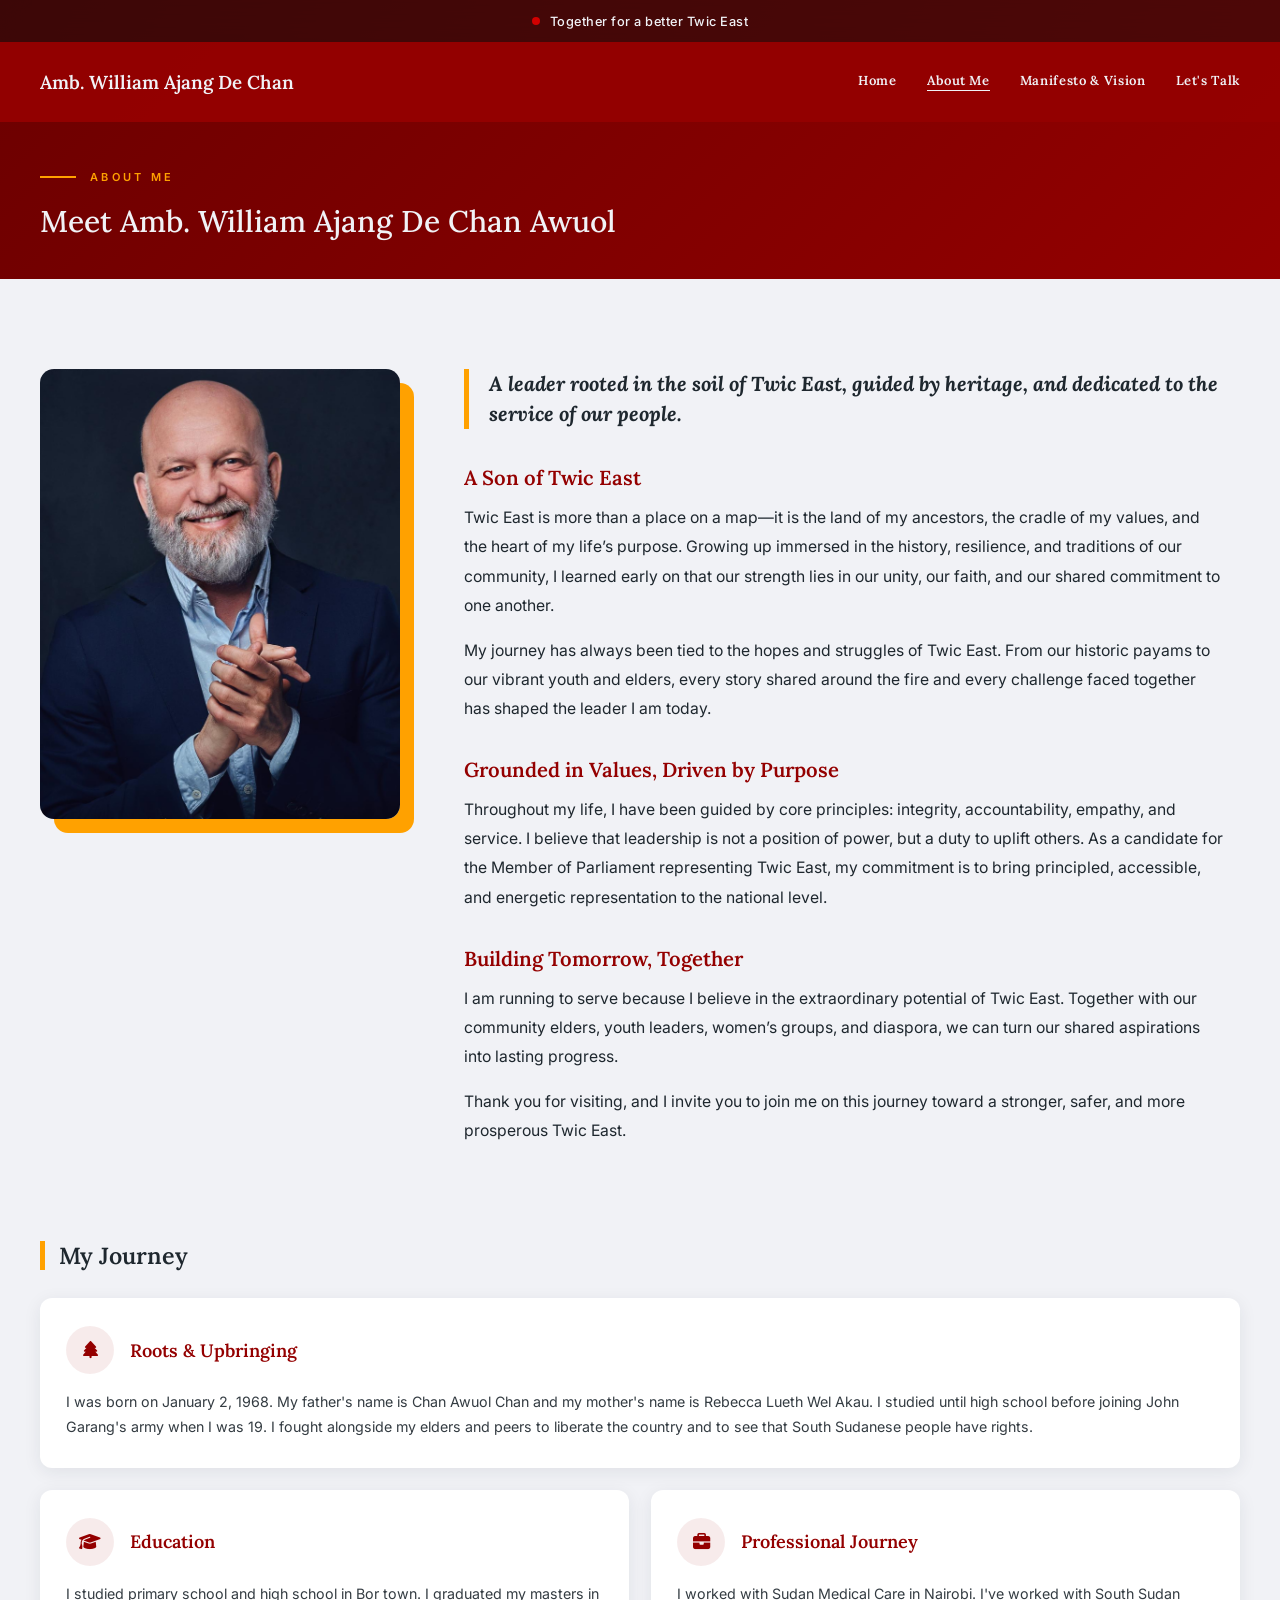
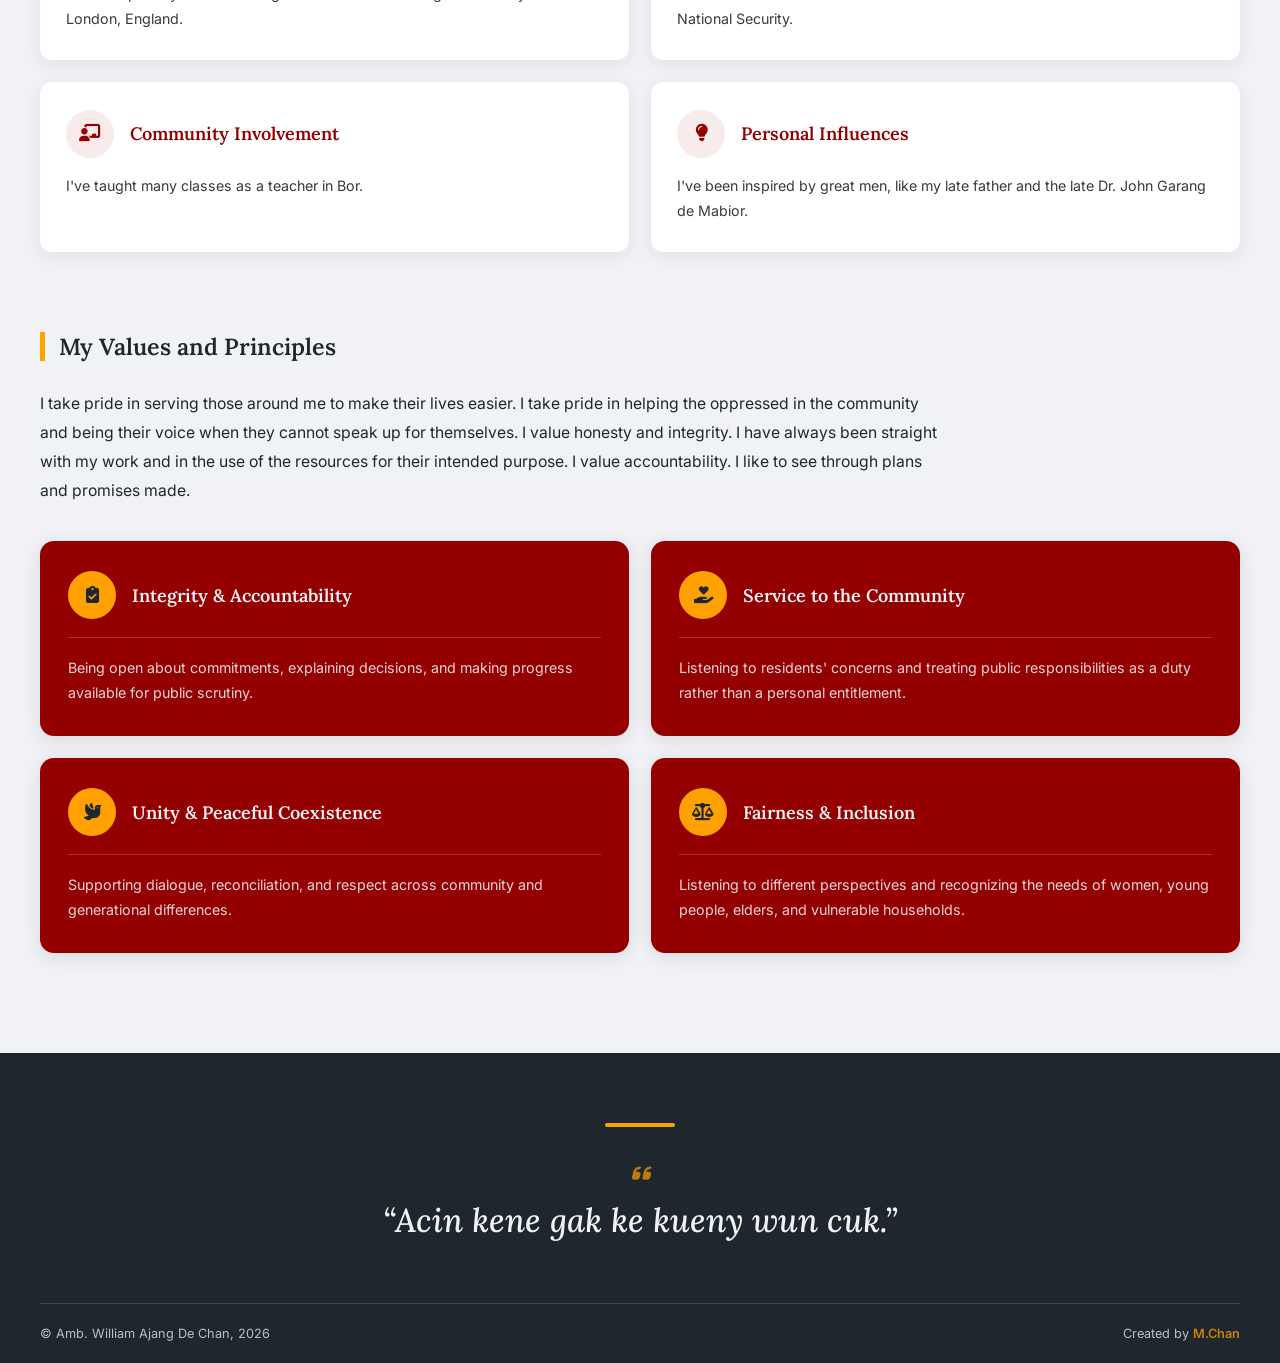
==== commit 727c2595: "Update about.html" ====
--- a/about.html
+++ b/about.html
@@ -126,7 +126,7 @@
 							</h4>
 
 							<p>
-								I was born on January 2, 1968. My father's name is Chan Awuol Chan and my mother's name is Lueth Wel Akau. I studied until high school before joining John Garang's army when I was 19. I fought alongside my elders and peers to liberate the country and to see that South Sudanese people have rights.
+								I was born on January 2, 1968. My father's name is Chan Awuol Chan and my mother's name is Rebecca Lueth Wel Akau. I studied until high school before joining John Garang's army when I was 19. I fought alongside my elders and peers to liberate the country and to see that South Sudanese people have rights.
 							</p>
 						</div>
 
@@ -269,4 +269,4 @@
 		<script src = "js/script.js"></script>
 		<!--js link end-->
 	</body>
-</html>+</html>
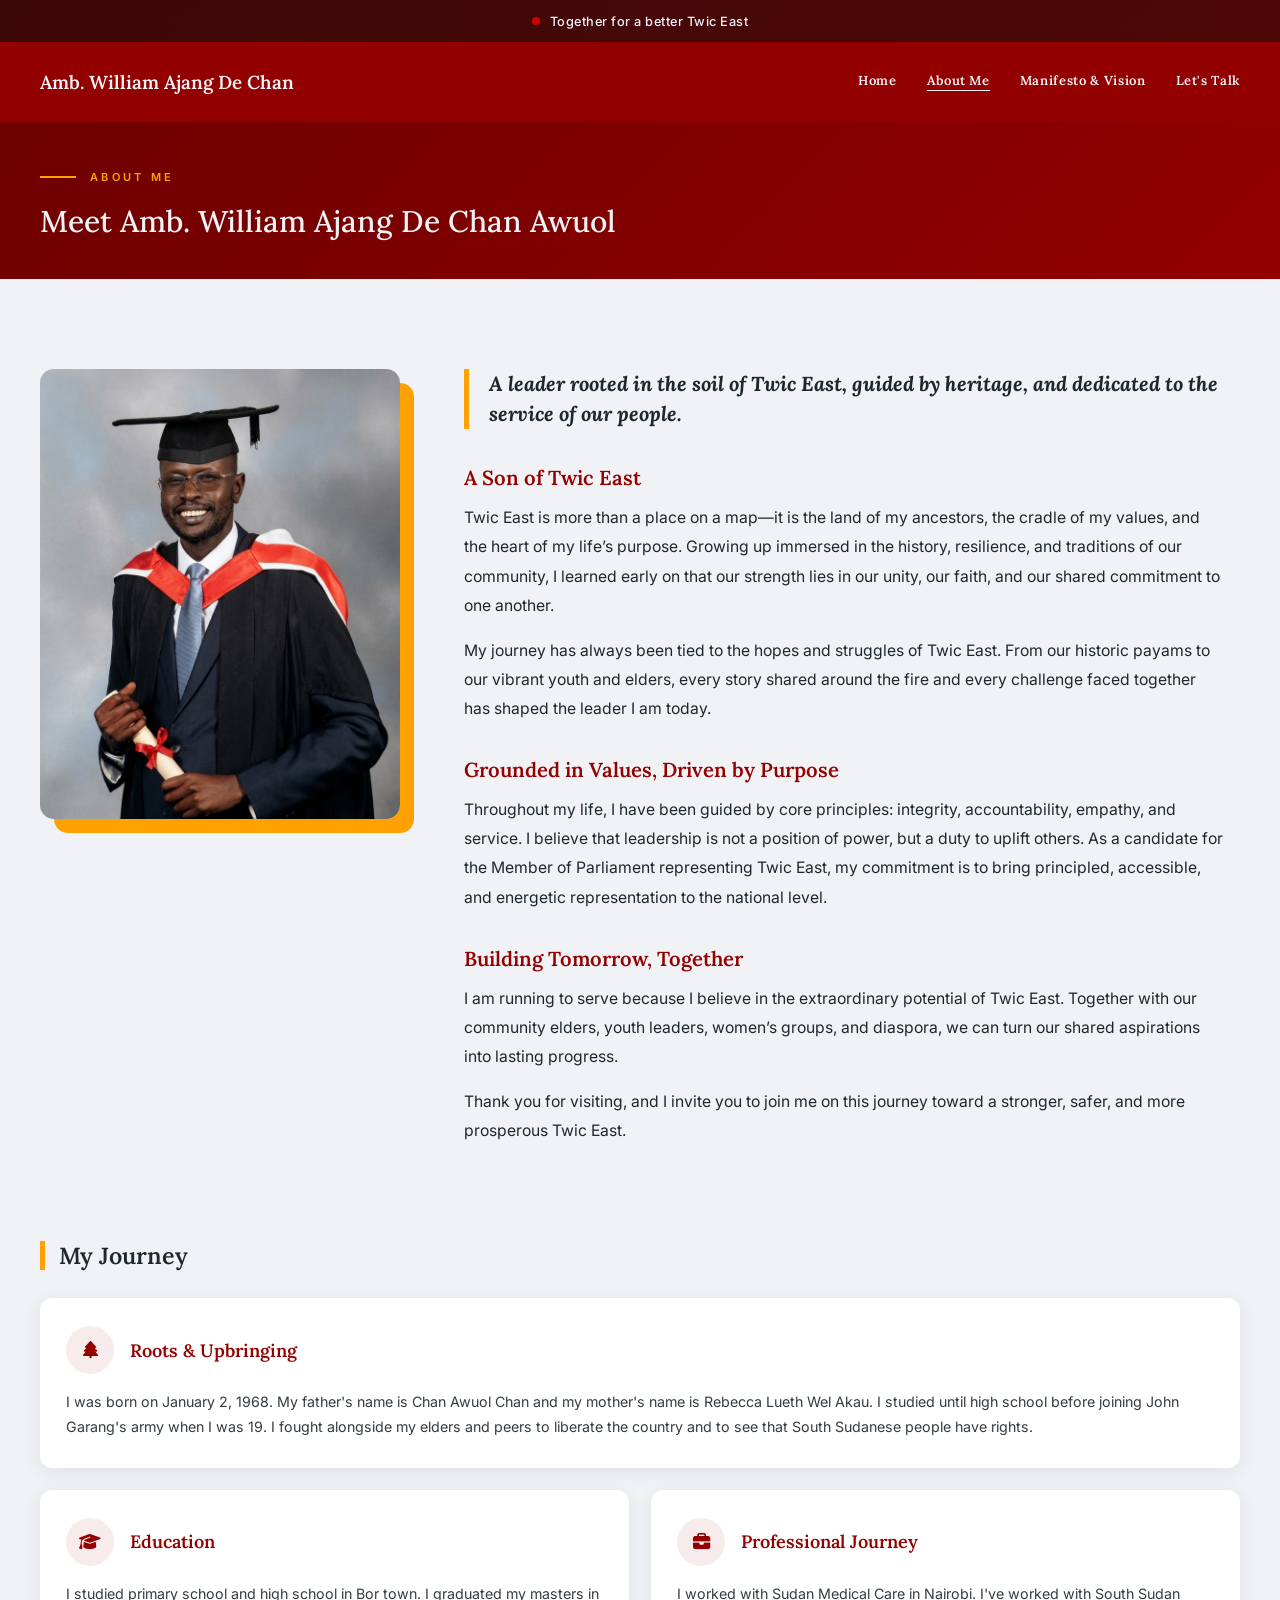
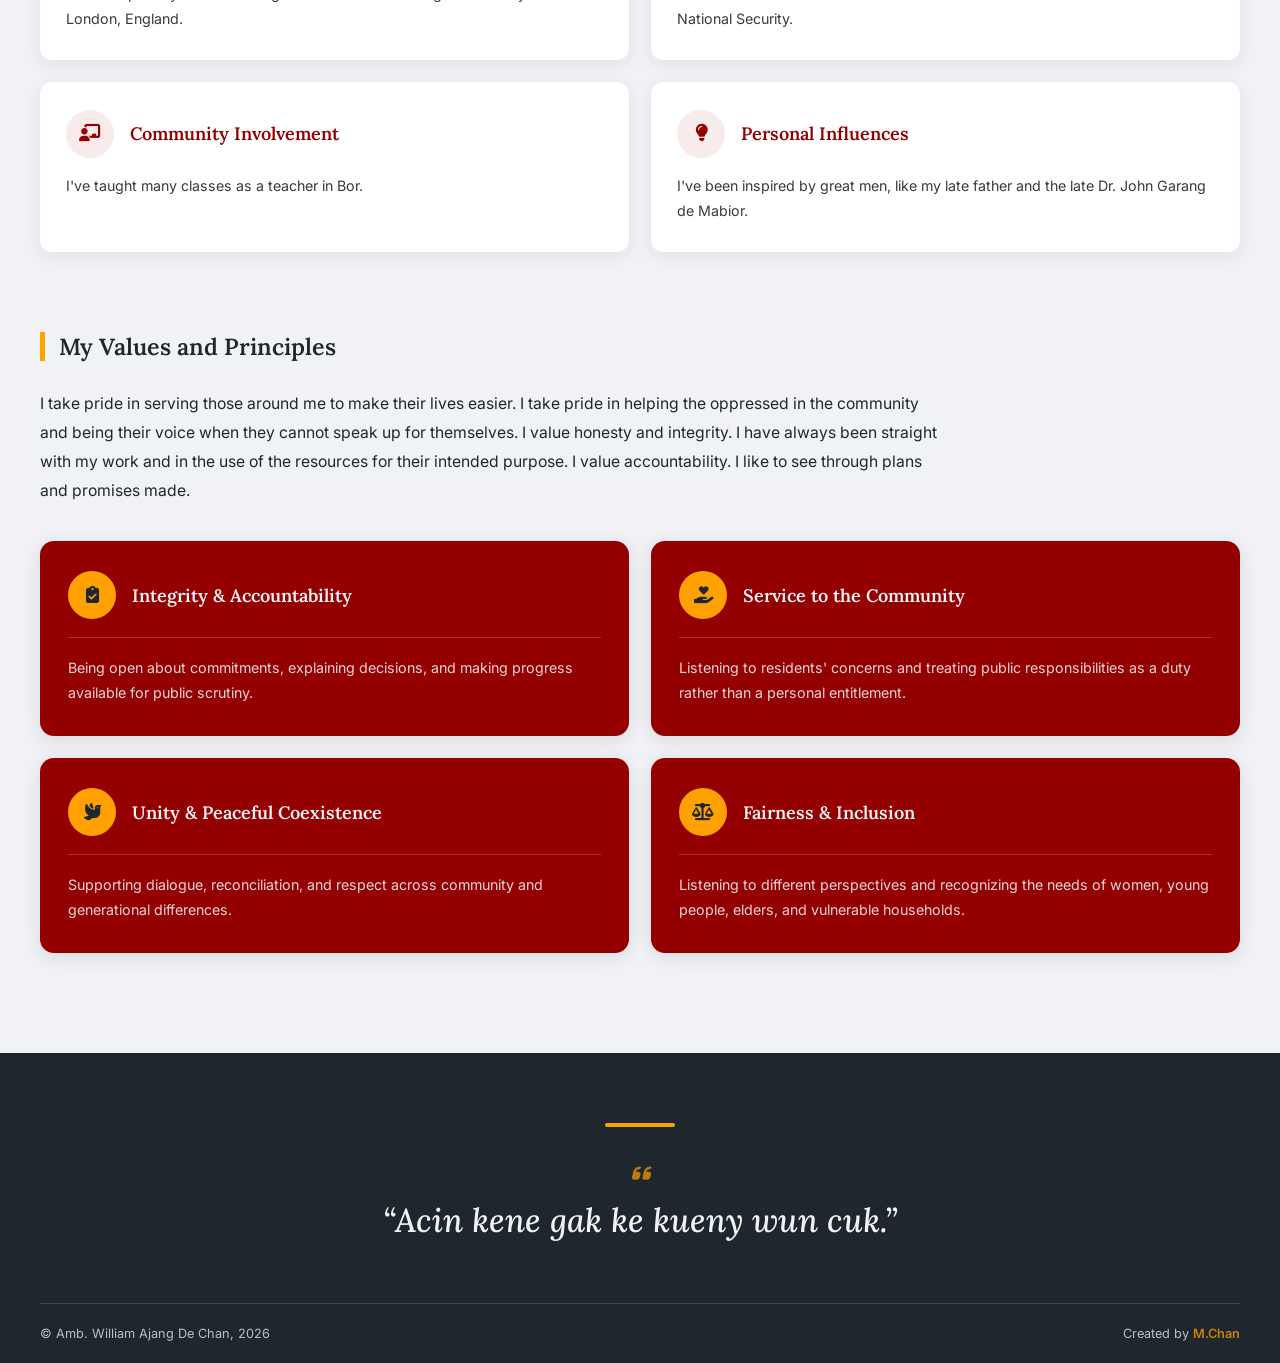
==== commit 13748b9d: "Add files via upload" ====
--- a/about.html
+++ b/about.html
@@ -79,7 +79,7 @@
 		<section class = "about">
 			<div class = "container">
 				<div class = "about-intro">
-					<img src = "images/hero.jpg" alt = "Amb. William Ajang De Chan Awuol" />
+					<img src = "images/mzee.jpg" alt = "Amb. William Ajang De Chan Awuol" />
 
 					<div class = "about-intro-text">
 						<p class = "about-lead">
@@ -269,4 +269,4 @@
 		<script src = "js/script.js"></script>
 		<!--js link end-->
 	</body>
-</html>
+</html>
--- a/css/style.css
+++ b/css/style.css
@@ -469,15 +469,10 @@
 	position: absolute;
 	inset: 0;
 	z-index: 0;
-	background-size: cover;
-	background-position: center;
-	animation: hero-settle 8s ease-out forwards;
-}
-
-@keyframes hero-settle
-{
-	from { transform: scale(1.08); }
-	to   { transform: scale(1); }
+
+	background-size: contain;
+	background-repeat: no-repeat;
+	background-position: right bottom;
 }
 
 .hero-overlay
@@ -622,6 +617,30 @@
 /* hero end */
 
 /* hero responsive */
+
+@media (max-width: 900px)
+{
+	.hero
+	{
+		background: var(--black);
+	}
+
+	.hero-content
+	{
+		justify-content: flex-end;
+	}
+
+	.hero-overlay
+	{
+		background: linear-gradient(
+			180deg,
+			rgba(10, 10, 10, 0) 0%,
+			rgba(10, 10, 10, 0.2) 40%,
+			rgba(10, 10, 10, 0.92) 78%,
+			rgba(10, 10, 10, 0.96) 100%
+		);
+	}
+}
 
 @media (max-width: 768px)
 {
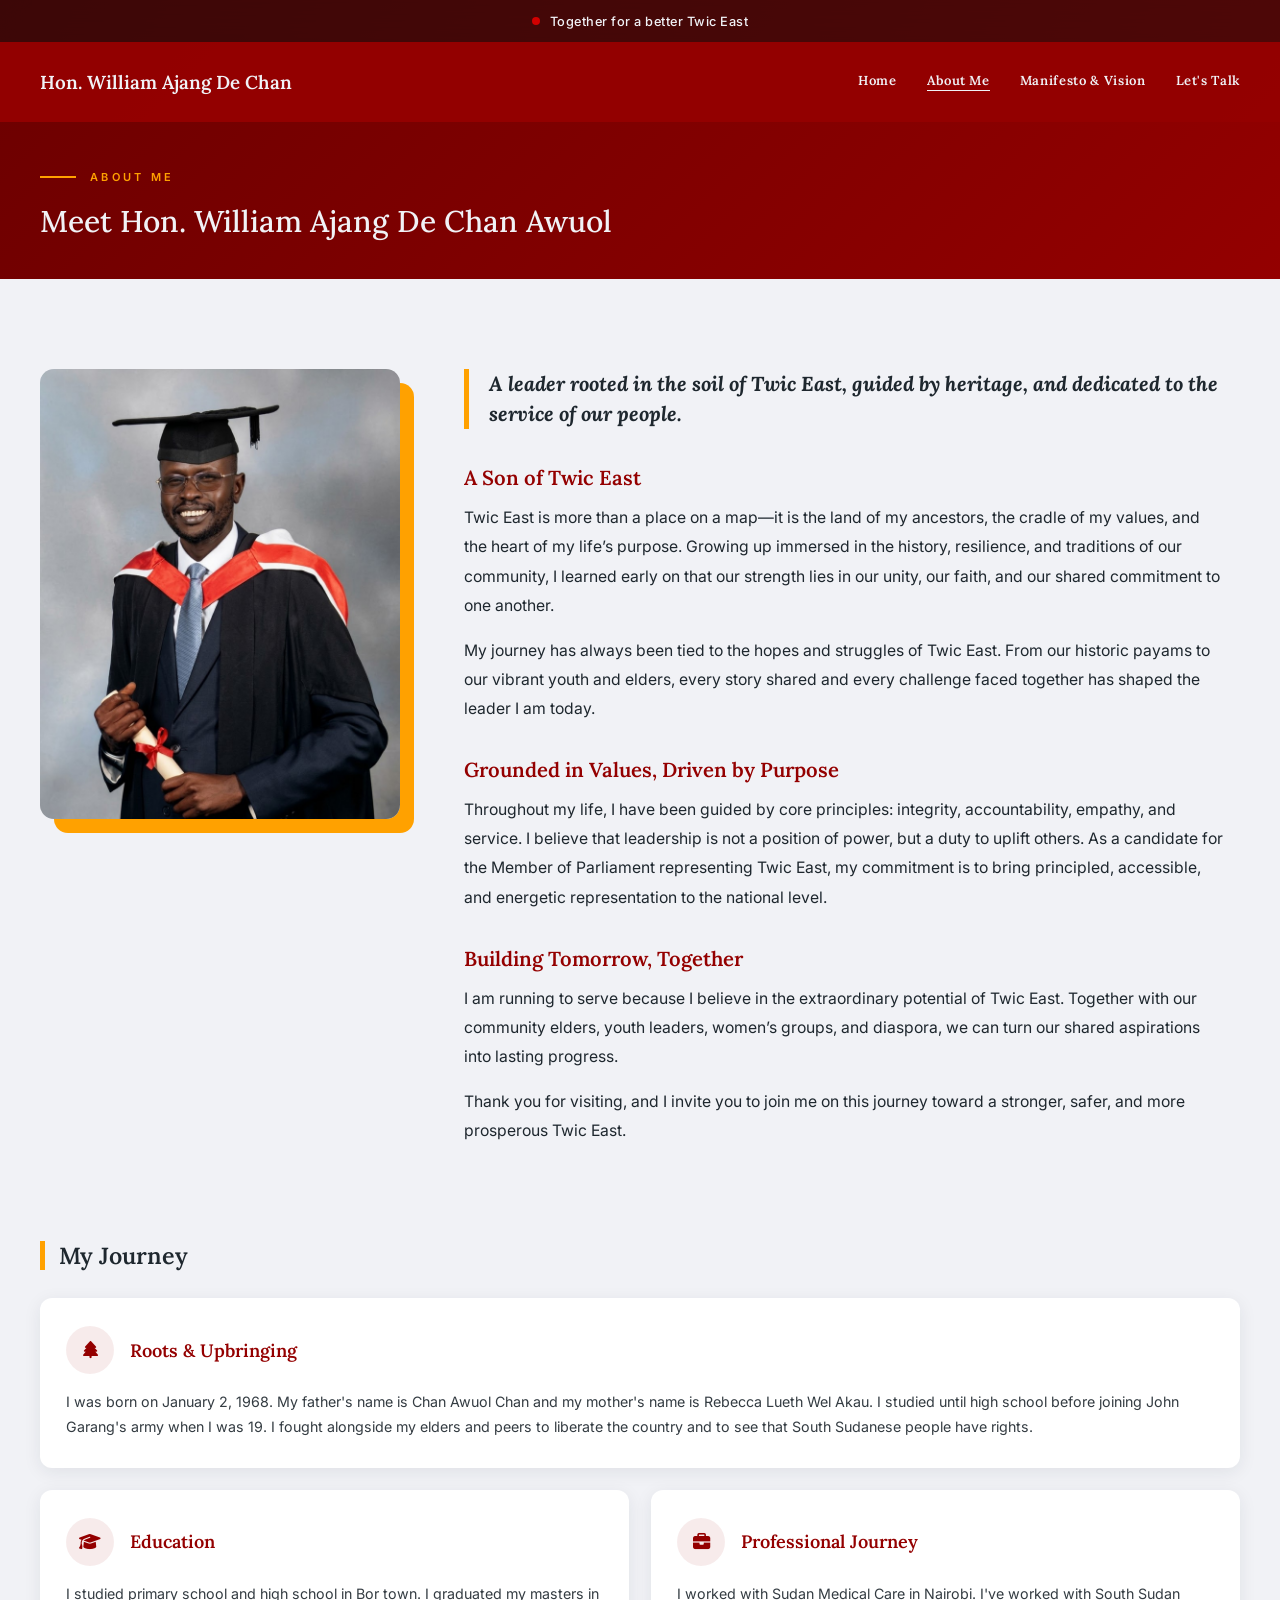
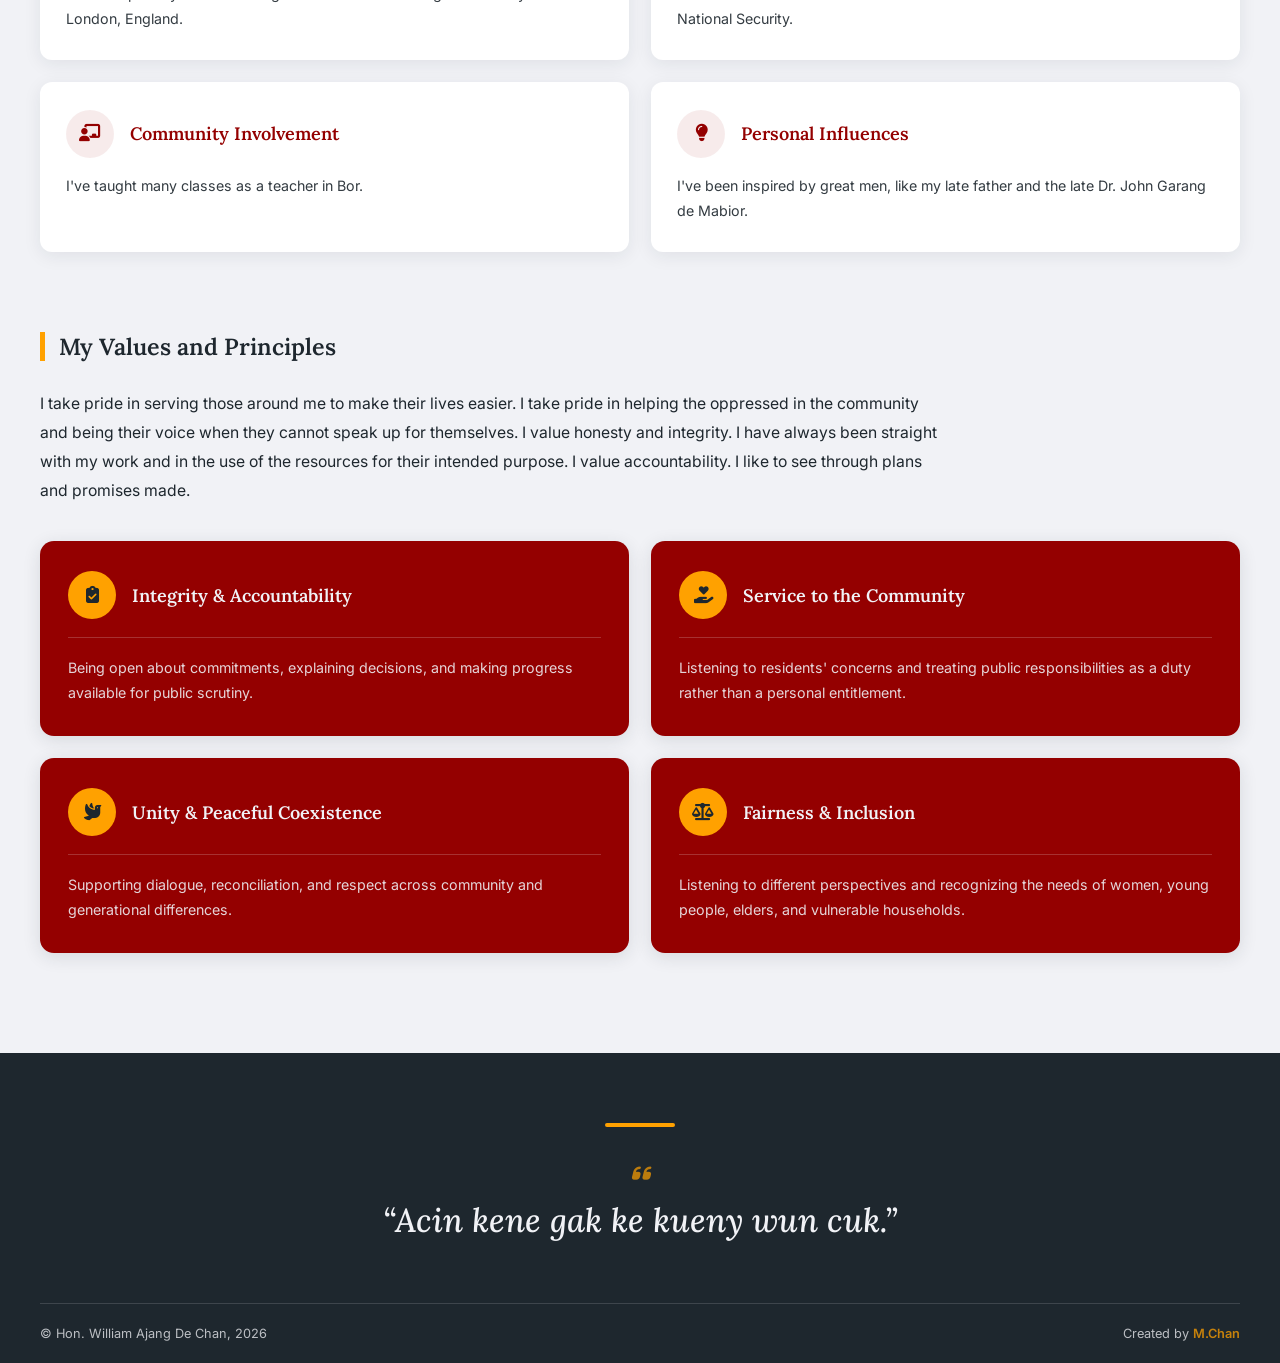
==== commit 23bba41b: "Add files via upload" ====
--- a/about.html
+++ b/about.html
@@ -1,7 +1,7 @@
 <!DOCTYPE html>
 <html lang = "en">
 	<head>
-		<title> Amb. William Ajang De Chan </title>
+		<title> Hon. William Ajang De Chan </title>
 
 		<!-- Eagle -->
 		<link 	rel = "icon" 
@@ -47,7 +47,7 @@
 
 				<!--logo-->
 				<a href = "index.html" class = "logo">
-					<span class = "logo-wordmark"> Amb. William Ajang De Chan </span>
+					<span class = "logo-wordmark"> Hon. William Ajang De Chan </span>
 				</a>
 				<!--logo end-->
 
@@ -70,7 +70,7 @@
 		<section class = "page-banner">
 			<div class = "container">
 				<span class = "page-eyebrow"> About Me </span>
-				<h1 class = "page-title"> Meet Amb. William Ajang De Chan Awuol </h1>
+				<h1 class = "page-title"> Meet Hon. William Ajang De Chan Awuol </h1>
 			</div>
 		</section>
 		<!--page banner end-->
@@ -79,7 +79,7 @@
 		<section class = "about">
 			<div class = "container">
 				<div class = "about-intro">
-					<img src = "images/mzee.jpg" alt = "Amb. William Ajang De Chan Awuol" />
+					<img src = "images/mzee.jpg" alt = "Hon. William Ajang De Chan Awuol" />
 
 					<div class = "about-intro-text">
 						<p class = "about-lead">
@@ -93,7 +93,7 @@
 						</p>
 
 						<p>
-							My journey has always been tied to the hopes and struggles of Twic East. From our historic payams to our vibrant youth and elders, every story shared around the fire and every challenge faced together has shaped the leader I am today.
+							My journey has always been tied to the hopes and struggles of Twic East. From our historic payams to our vibrant youth and elders, every story shared and every challenge faced together has shaped the leader I am today.
 						</p>
 
 						<h3 class = "about-intro-heading"> Grounded in Values, Driven by Purpose </h3>
@@ -250,10 +250,10 @@
 
 			    <div class = "footer-bottom">
 					<p class = "copyright">
-						&copy; Amb. William Ajang De Chan, <span id = "footer-year">2026</span>
+						&copy; Hon. William Ajang De Chan, <span id = "footer-year">2026</span>
 					</p>
 
-					<p class = "created-by"> Created by <a href = "" target = "_blank" rel = "noopener"> M.Chan </a> </p>
+					<p class = "created-by"> Created by <a href = "https://diingmike.github.io/mchan/" target = "_blank" rel = "noopener"> M.Chan </a> </p>
 				</div>
 			</div>
 		</footer>
--- a/css/style.css
+++ b/css/style.css
@@ -21,6 +21,7 @@
 	--dark-gold: #FFA100;
 	--white: #F1F2F6;
 	--black: #1E272E;
+	--hero-bg: #8d95a1;
 }
 
 *, *::before, *::after 
@@ -462,18 +463,28 @@
 	height: 100svh;
 	min-height: 640px;
 	overflow: hidden;
+	background: linear-gradient(90deg, #7c848f 0%, var(--hero-bg) 100%);
 }
 
 .hero-img
 {
 	position: absolute;
-	inset: 0;
+	top: 0;
+	bottom: 0;
+	right: 0;
+	left: 50%;
 	z-index: 0;
-
-	background-size: contain;
+	background-size: cover;
 	background-repeat: no-repeat;
-	background-position: right bottom;
-}
+	background-position: center top;
+
+	/* softens the photo's left edge into the backdrop colour */
+	-webkit-mask-image: linear-gradient(90deg, transparent 0%, #000 22%);
+	mask-image: linear-gradient(90deg, transparent 0%, #000 22%);
+}
+
+/* one continuous tint across both halves, so there is no visible seam
+   and the white text stays readable */
 
 .hero-overlay
 {
@@ -481,10 +492,10 @@
 	inset: 0;
 	z-index: 1;
 	background: linear-gradient(
-		105deg,
-		rgba(10, 10, 10, 0.85) 0%,
-		rgba(10, 10, 10, 0.55) 55%,
-		rgba(10, 10, 10, 0.30) 100%
+		90deg,
+		rgba(15, 20, 30, 0.82) 0%,
+		rgba(15, 20, 30, 0.64) 50%,
+		rgba(15, 20, 30, 0.42) 100%
 	);
 }
 
@@ -620,9 +631,11 @@
 
 @media (max-width: 900px)
 {
-	.hero
-	{
-		background: var(--black);
+	.hero-img
+	{
+		left: 0;
+		-webkit-mask-image: none;
+		mask-image: none;
 	}
 
 	.hero-content
@@ -634,10 +647,10 @@
 	{
 		background: linear-gradient(
 			180deg,
-			rgba(10, 10, 10, 0) 0%,
-			rgba(10, 10, 10, 0.2) 40%,
-			rgba(10, 10, 10, 0.92) 78%,
-			rgba(10, 10, 10, 0.96) 100%
+			rgba(10, 10, 10, 0.45) 0%,
+			rgba(10, 10, 10, 0.5) 40%,
+			rgba(10, 10, 10, 0.93) 78%,
+			rgba(10, 10, 10, 0.97) 100%
 		);
 	}
 }
@@ -677,6 +690,11 @@
 	.hero
 	{
 		min-height: 560px;
+	}
+
+	.hero-img
+	{
+		background-position: center;
 	}
 
 	.hero .container
@@ -717,14 +735,6 @@
 	{
 		width: 100%;
 		text-align: center;
-	}
-}
-
-@media (prefers-reduced-motion: reduce)
-{
-	.hero-img
-	{
-		animation: none;
 	}
 }
 
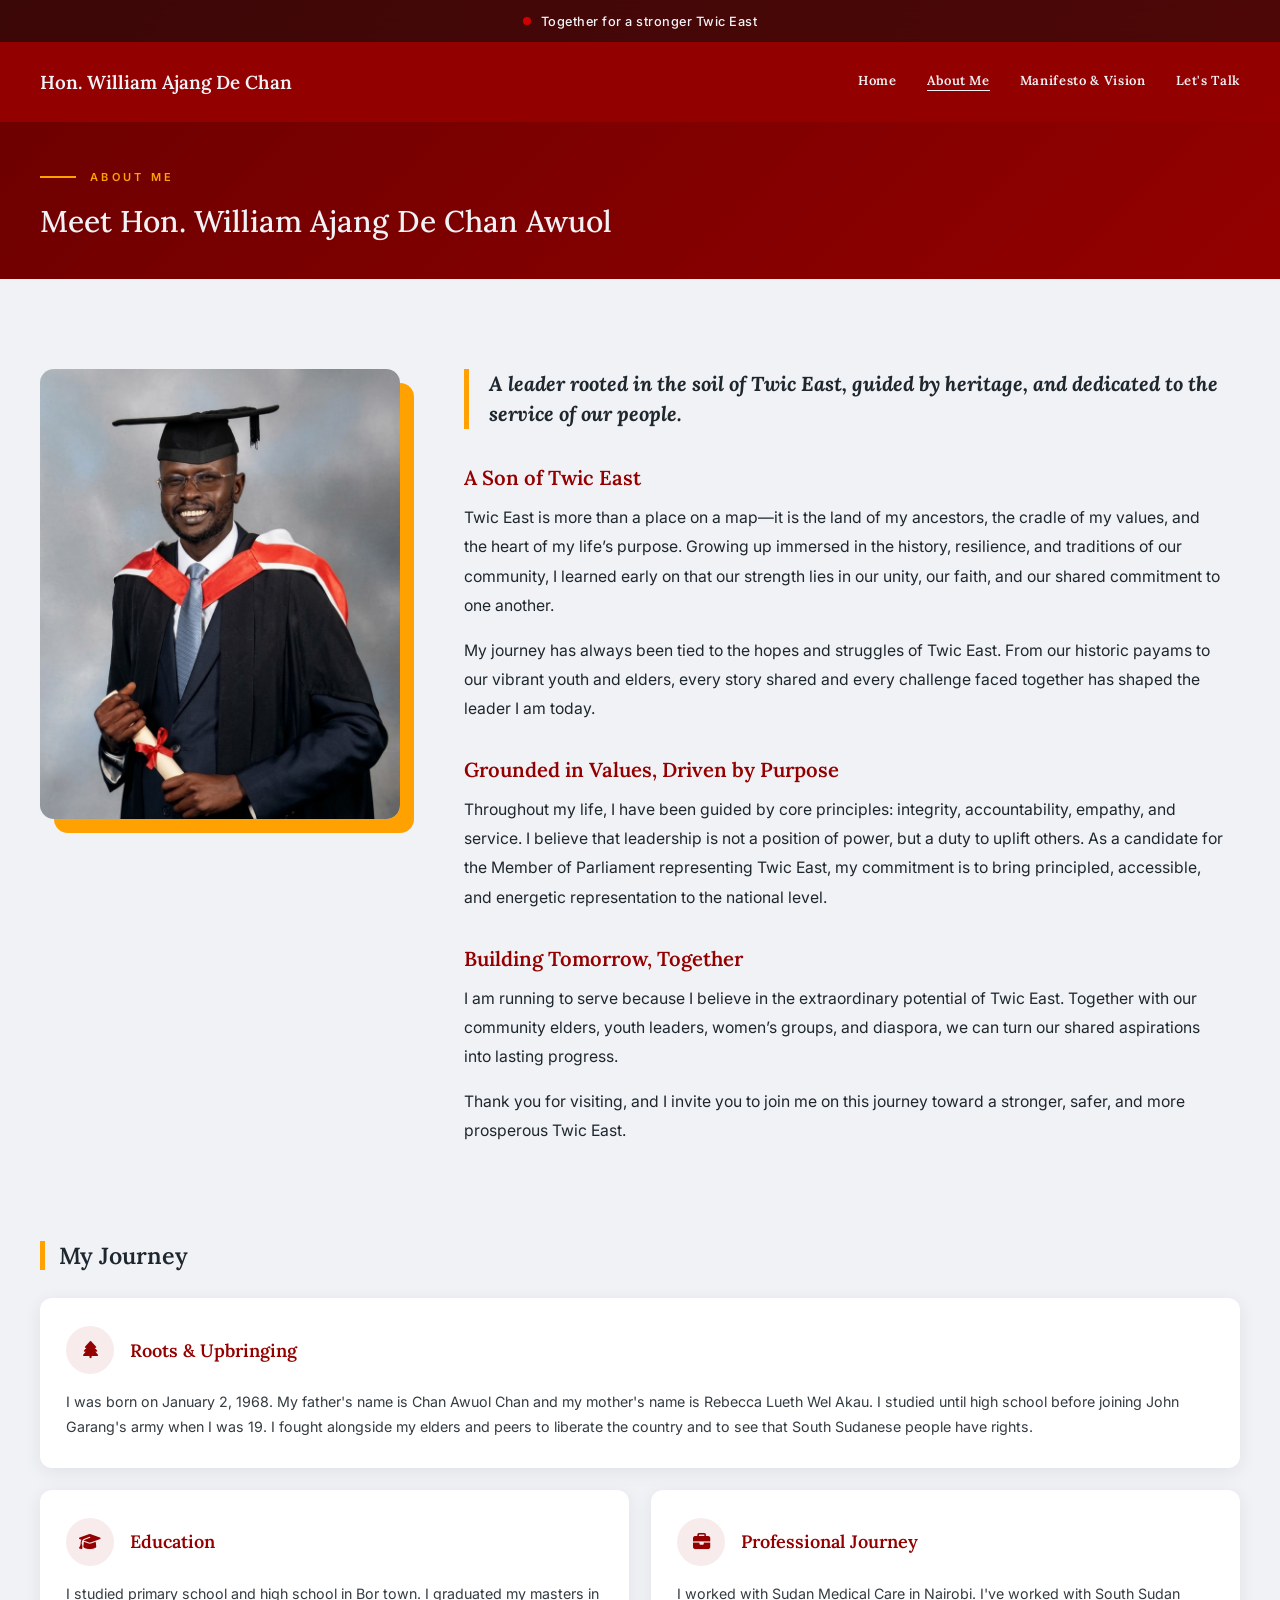
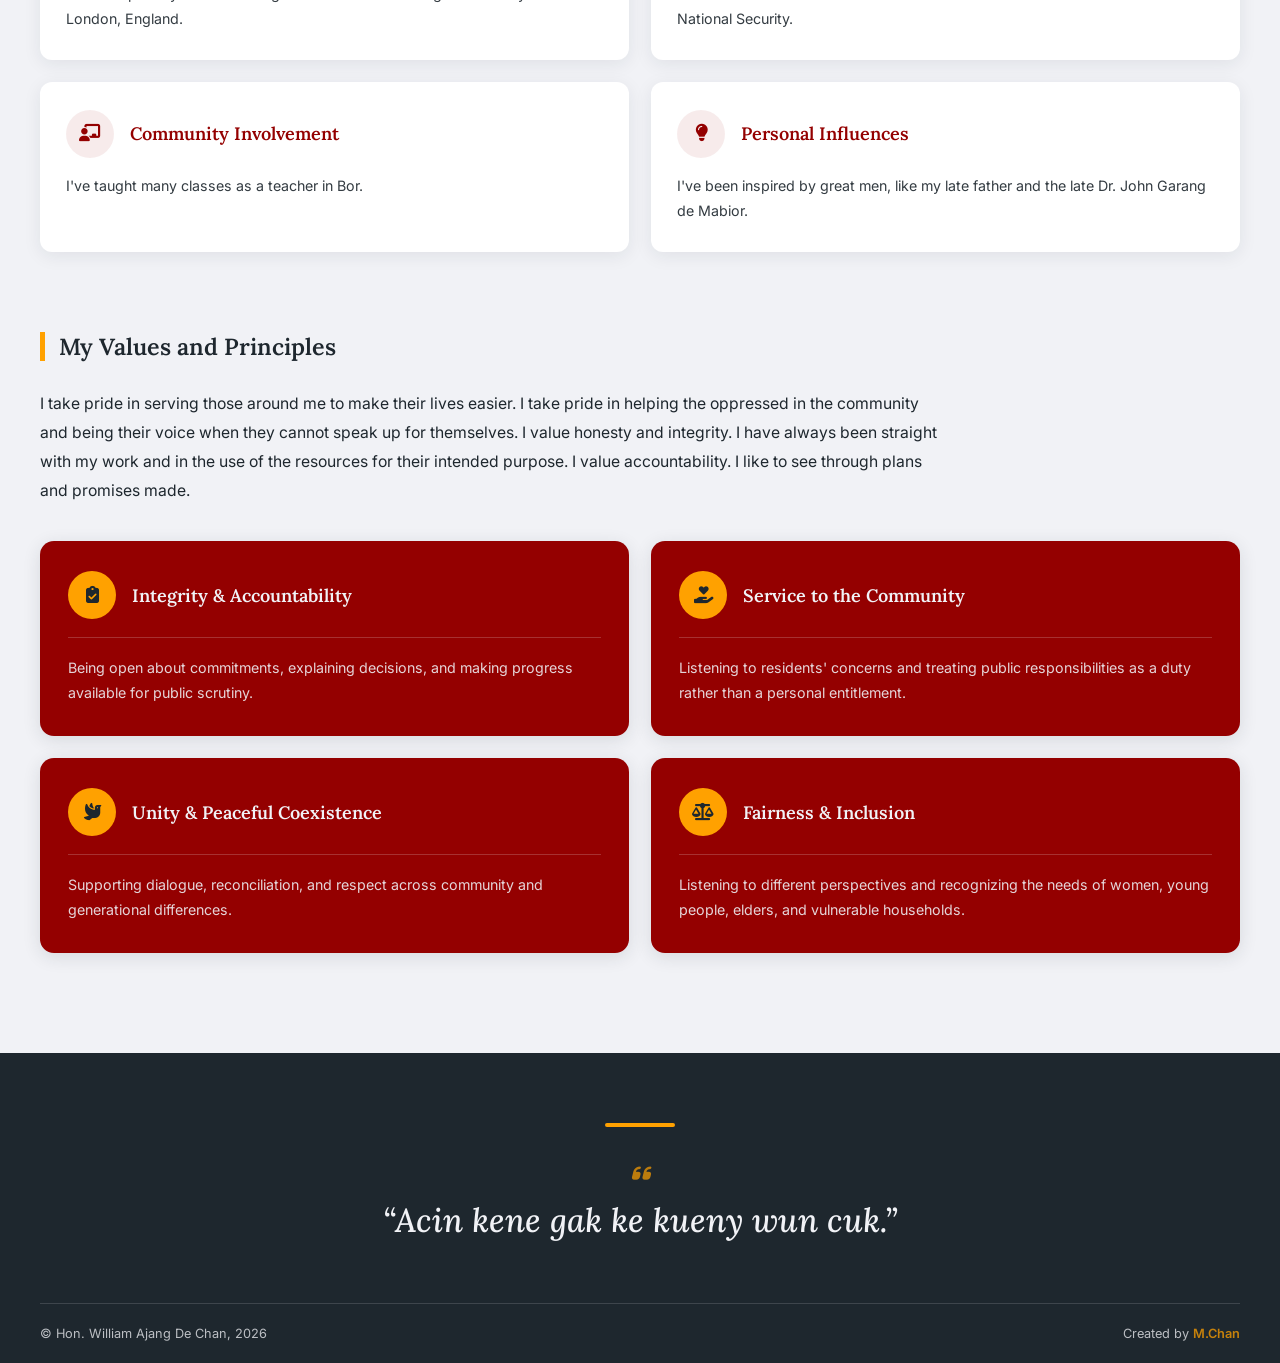
==== commit 63404acb: "Update about.html" ====
--- a/about.html
+++ b/about.html
@@ -29,7 +29,7 @@
 			<div class = "container">
 				<div class = "header-stripe-text">
 					<span class = "stripe-dot" aria-hidden = "true"></span>
-					<span> Together for a better Twic East </span>
+					<span> Together for a stronger Twic East </span>
 				</div>
 			</div>
 		</div>
@@ -269,4 +269,4 @@
 		<script src = "js/script.js"></script>
 		<!--js link end-->
 	</body>
-</html>+</html>
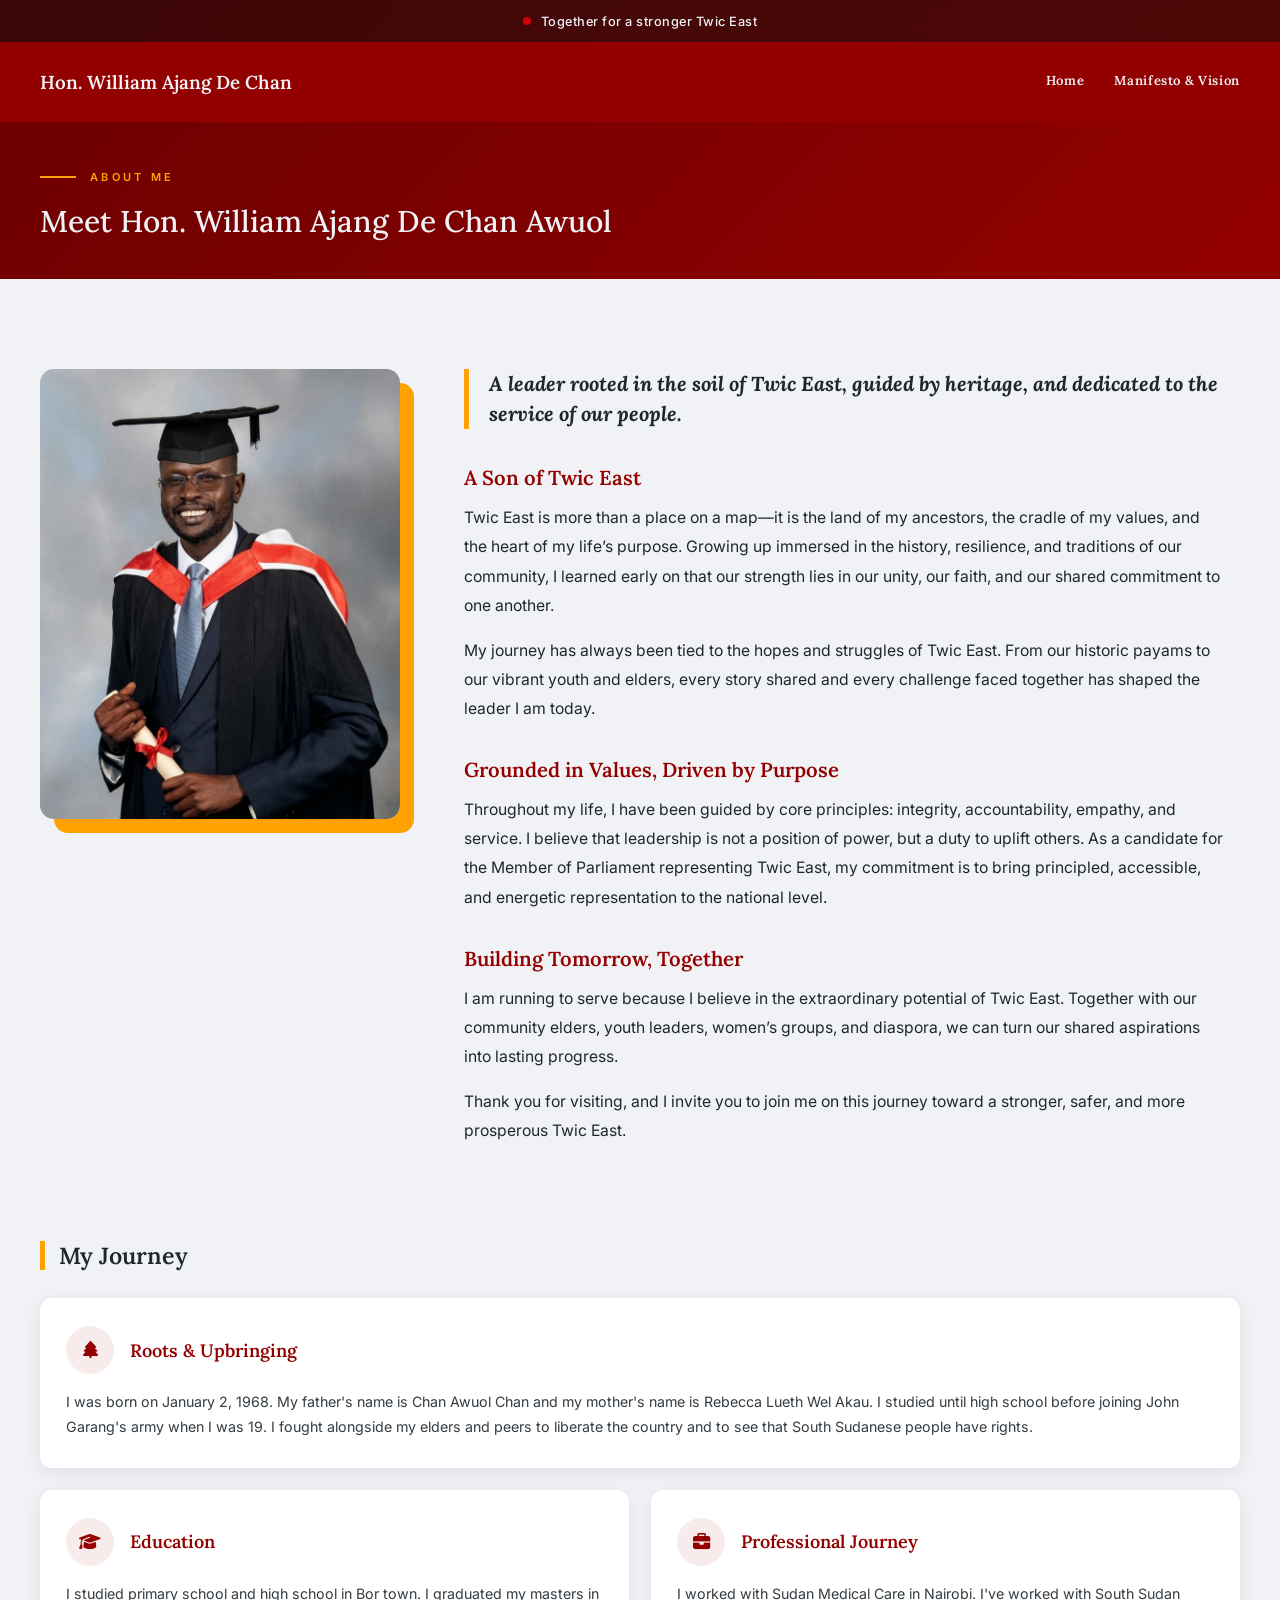
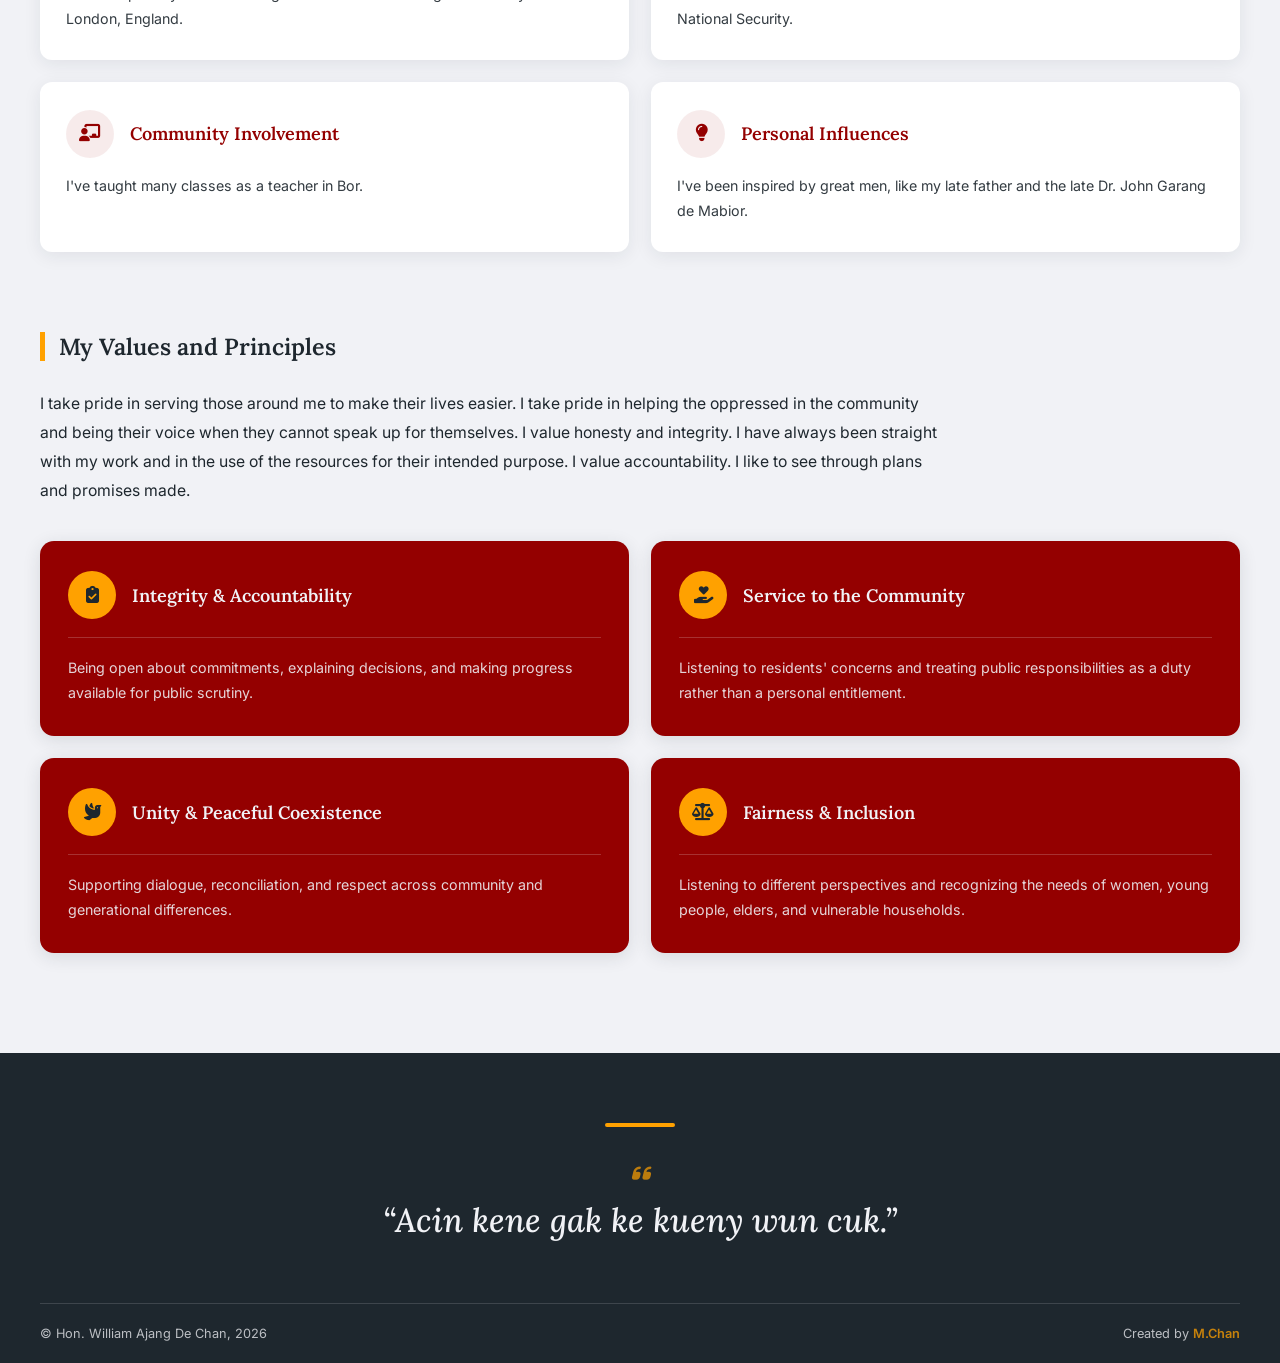
==== commit 7d26321b: "Add files via upload" ====
--- a/about.html
+++ b/about.html
@@ -54,9 +54,9 @@
 				<!--nav-->
 				<nav class = "main-nav" id = "main-nav">
 					<a href = "index.html"> Home </a>
-					<a href = "about.html" class = "active"> About Me </a>
+					<!--<a href = "about.html" class = "active"> About Me </a>-->
 					<a href = "manifesto.html"> Manifesto & Vision </a>
-					<a href = "contact.html"> Let's Talk </a>
+					<!--<a href = "contact.html"> Let's Talk </a>-->
 				</nav>
 				<!--nav end-->
 
@@ -269,4 +269,4 @@
 		<script src = "js/script.js"></script>
 		<!--js link end-->
 	</body>
-</html>
+</html>
--- a/css/style.css
+++ b/css/style.css
@@ -1447,6 +1447,11 @@
 	padding: 170px 0 40px;
 }
 
+.page-banner.pseudo
+{
+	padding: 60px 0 40px;
+}
+
 .page-banner .container
 {
 	max-width: 1300px;
@@ -1741,6 +1746,11 @@
 		padding: 140px 0 36px;
 	}
 
+	.page-banner.pseudo
+	{
+		padding: 40px 0 36px;
+	}
+
 	.page-banner .container,
 	.about .container
 	{
@@ -1800,6 +1810,11 @@
 	.page-banner
 	{
 		padding: 120px 0 34px;
+	}
+
+	.page-banner.pseudo
+	{
+		padding: 30px 0 36px;
 	}
 
 	.page-banner .container,
